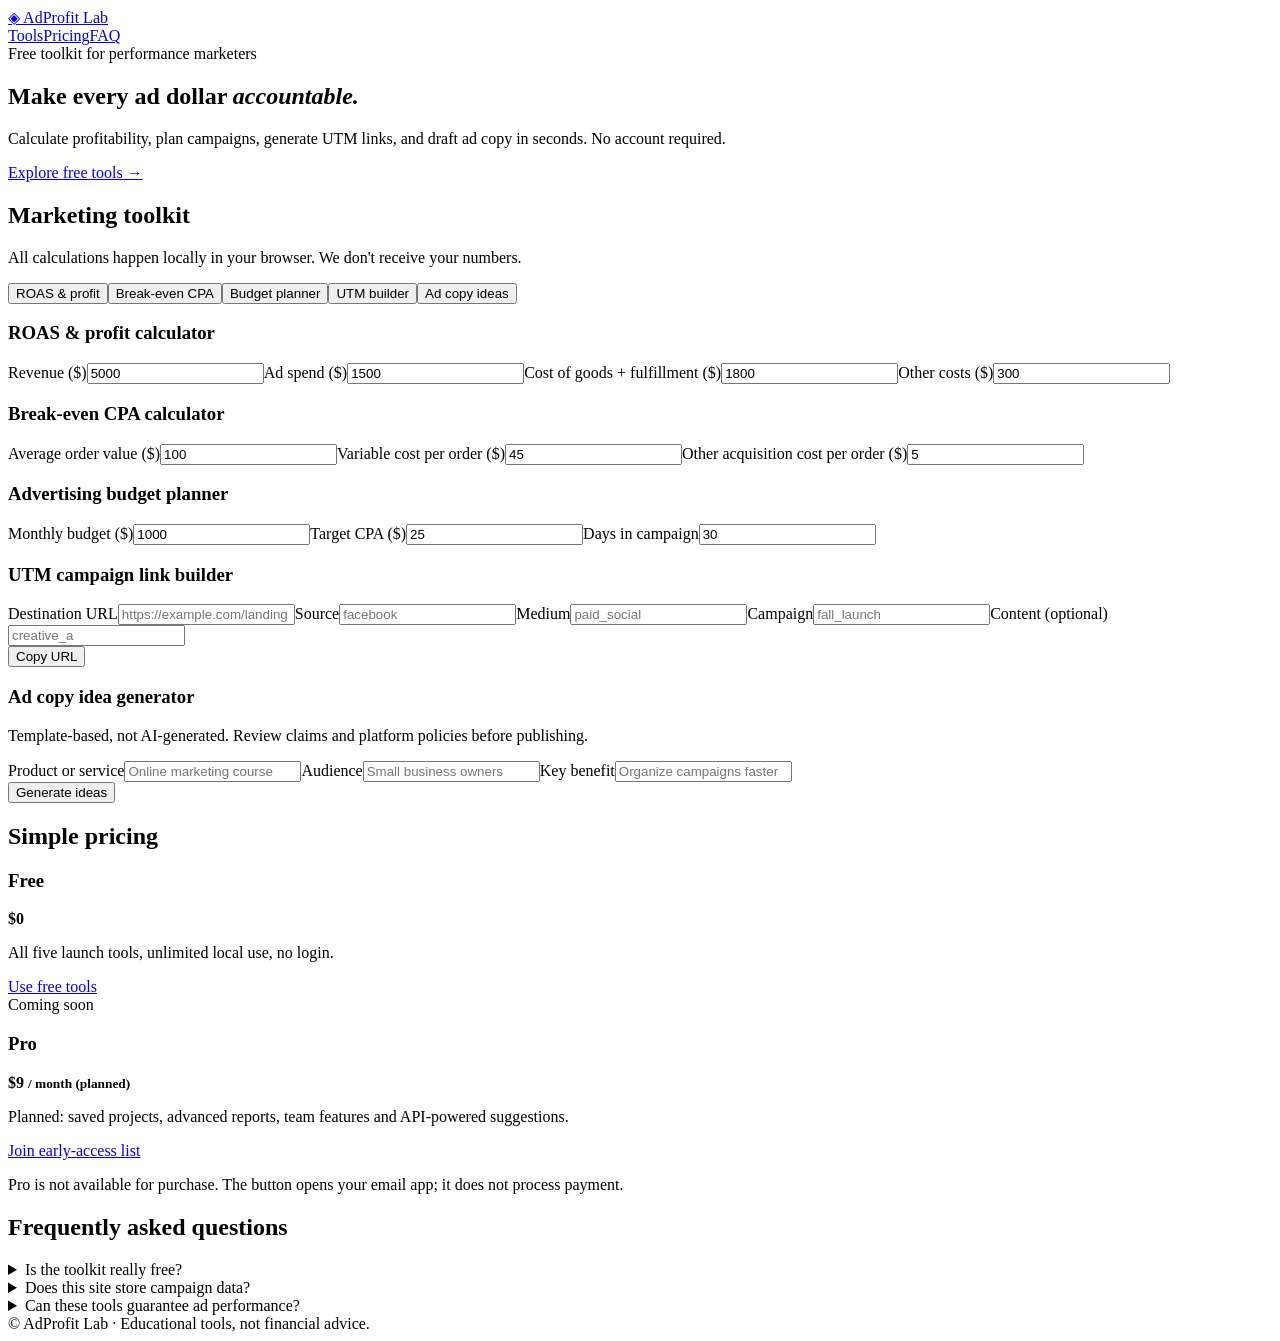
==== index.html @ 989e0c8b "Add files via upload" ====
<!doctype html><html lang="en"><head><meta charset="utf-8"><meta name="viewport" content="width=device-width,initial-scale=1"><meta name="description" content="Free advertising ROI, CPA, budget and UTM tools for marketers."><title>AdProfit Lab | Free Marketing Calculators</title><link rel="stylesheet" href="styles.css"></head><body><header><div class="wrap nav"><a class="logo" href="#top">◈ AdProfit Lab</a><nav><a href="#tools">Tools</a><a href="#pricing">Pricing</a><a href="#faq">FAQ</a></nav></div></header><main id="top" class="wrap"><section class="hero"><span class="pill">Free toolkit for performance marketers</span><h1>Make every ad dollar <em>accountable.</em></h1><p>Calculate profitability, plan campaigns, generate UTM links, and draft ad copy in seconds. No account required.</p><a class="btn" href="#tools">Explore free tools →</a></section><section id="tools"><h2>Marketing toolkit</h2><p class="muted">All calculations happen locally in your browser. We don't receive your numbers.</p><div class="tabs" role="tablist" aria-label="Select tool"><button class="active" data-tab="roas">ROAS & profit</button><button data-tab="cpa">Break-even CPA</button><button data-tab="budget">Budget planner</button><button data-tab="utm">UTM builder</button><button data-tab="copy">Ad copy ideas</button></div><div class="panel" id="roas"><h3>ROAS & profit calculator</h3><div class="fields"><label>Revenue ($)<input id="revenue" type="number" min="0" step="any" value="5000"></label><label>Ad spend ($)<input id="spend" type="number" min="0" step="any" value="1500"></label><label>Cost of goods + fulfillment ($)<input id="cost" type="number" min="0" step="any" value="1800"></label><label>Other costs ($)<input id="other" type="number" min="0" step="any" value="300"></label></div><div id="roasOut" class="result" aria-live="polite"></div></div><div class="panel hidden" id="cpa"><h3>Break-even CPA calculator</h3><div class="fields"><label>Average order value ($)<input id="aov" type="number" min="0" step="any" value="100"></label><label>Variable cost per order ($)<input id="variable" type="number" min="0" step="any" value="45"></label><label>Other acquisition cost per order ($)<input id="perorder" type="number" min="0" step="any" value="5"></label></div><div id="cpaOut" class="result" aria-live="polite"></div></div><div class="panel hidden" id="budget"><h3>Advertising budget planner</h3><div class="fields"><label>Monthly budget ($)<input id="monthly" type="number" min="0" step="any" value="1000"></label><label>Target CPA ($)<input id="targetcpa" type="number" min="0" step="any" value="25"></label><label>Days in campaign<input id="days" type="number" min="1" step="1" value="30"></label></div><div id="budgetOut" class="result" aria-live="polite"></div></div><div class="panel hidden" id="utm"><h3>UTM campaign link builder</h3><div class="fields"><label>Destination URL<input id="url" type="url" placeholder="https://example.com/landing"></label><label>Source<input id="source" placeholder="facebook"></label><label>Medium<input id="medium" placeholder="paid_social"></label><label>Campaign<input id="campaign" placeholder="fall_launch"></label><label>Content (optional)<input id="content" placeholder="creative_a"></label></div><div id="utmOut" class="result" aria-live="polite"></div><button id="copyLink" class="btn secondary" type="button">Copy URL</button></div><div class="panel hidden" id="copy"><h3>Ad copy idea generator</h3><p class="muted">Template-based, not AI-generated. Review claims and platform policies before publishing.</p><div class="fields"><label>Product or service<input id="product" maxlength="100" placeholder="Online marketing course"></label><label>Audience<input id="audience" maxlength="100" placeholder="Small business owners"></label><label>Key benefit<input id="benefit" maxlength="120" placeholder="Organize campaigns faster"></label></div><button id="generate" class="btn" type="button">Generate ideas</button><div id="copyOut" class="result" aria-live="polite"></div></div></section><section id="pricing" class="pricing"><h2>Simple pricing</h2><div class="cards"><article><h3>Free</h3><strong>$0</strong><p>All five launch tools, unlimited local use, no login.</p><a class="btn secondary" href="#tools">Use free tools</a></article><article><span class="pill">Coming soon</span><h3>Pro</h3><strong>$9 <small>/ month (planned)</small></strong><p>Planned: saved projects, advanced reports, team features and API-powered suggestions.</p><a class="btn" id="waitlist" href="mailto:YOUR_EMAIL@example.com?subject=AdProfit%20Lab%20Pro%20early%20access">Join early-access list</a></article></div><p class="muted">Pro is not available for purchase. The button opens your email app; it does not process payment.</p></section><section id="faq"><h2>Frequently asked questions</h2><details><summary>Is the toolkit really free?</summary><p>Yes. The launch tools run in your browser with no subscription.</p></details><details><summary>Does this site store campaign data?</summary><p>No. Inputs stay in your browser while the page is open; the site does not send them to a server.</p></details><details><summary>Can these tools guarantee ad performance?</summary><p>No. Outputs are estimates based on the inputs you provide.</p></details></section></main><footer class="wrap">© <span id="year"></span> AdProfit Lab · Educational tools, not financial advice.</footer><script src="app.js" defer></script></body></html>
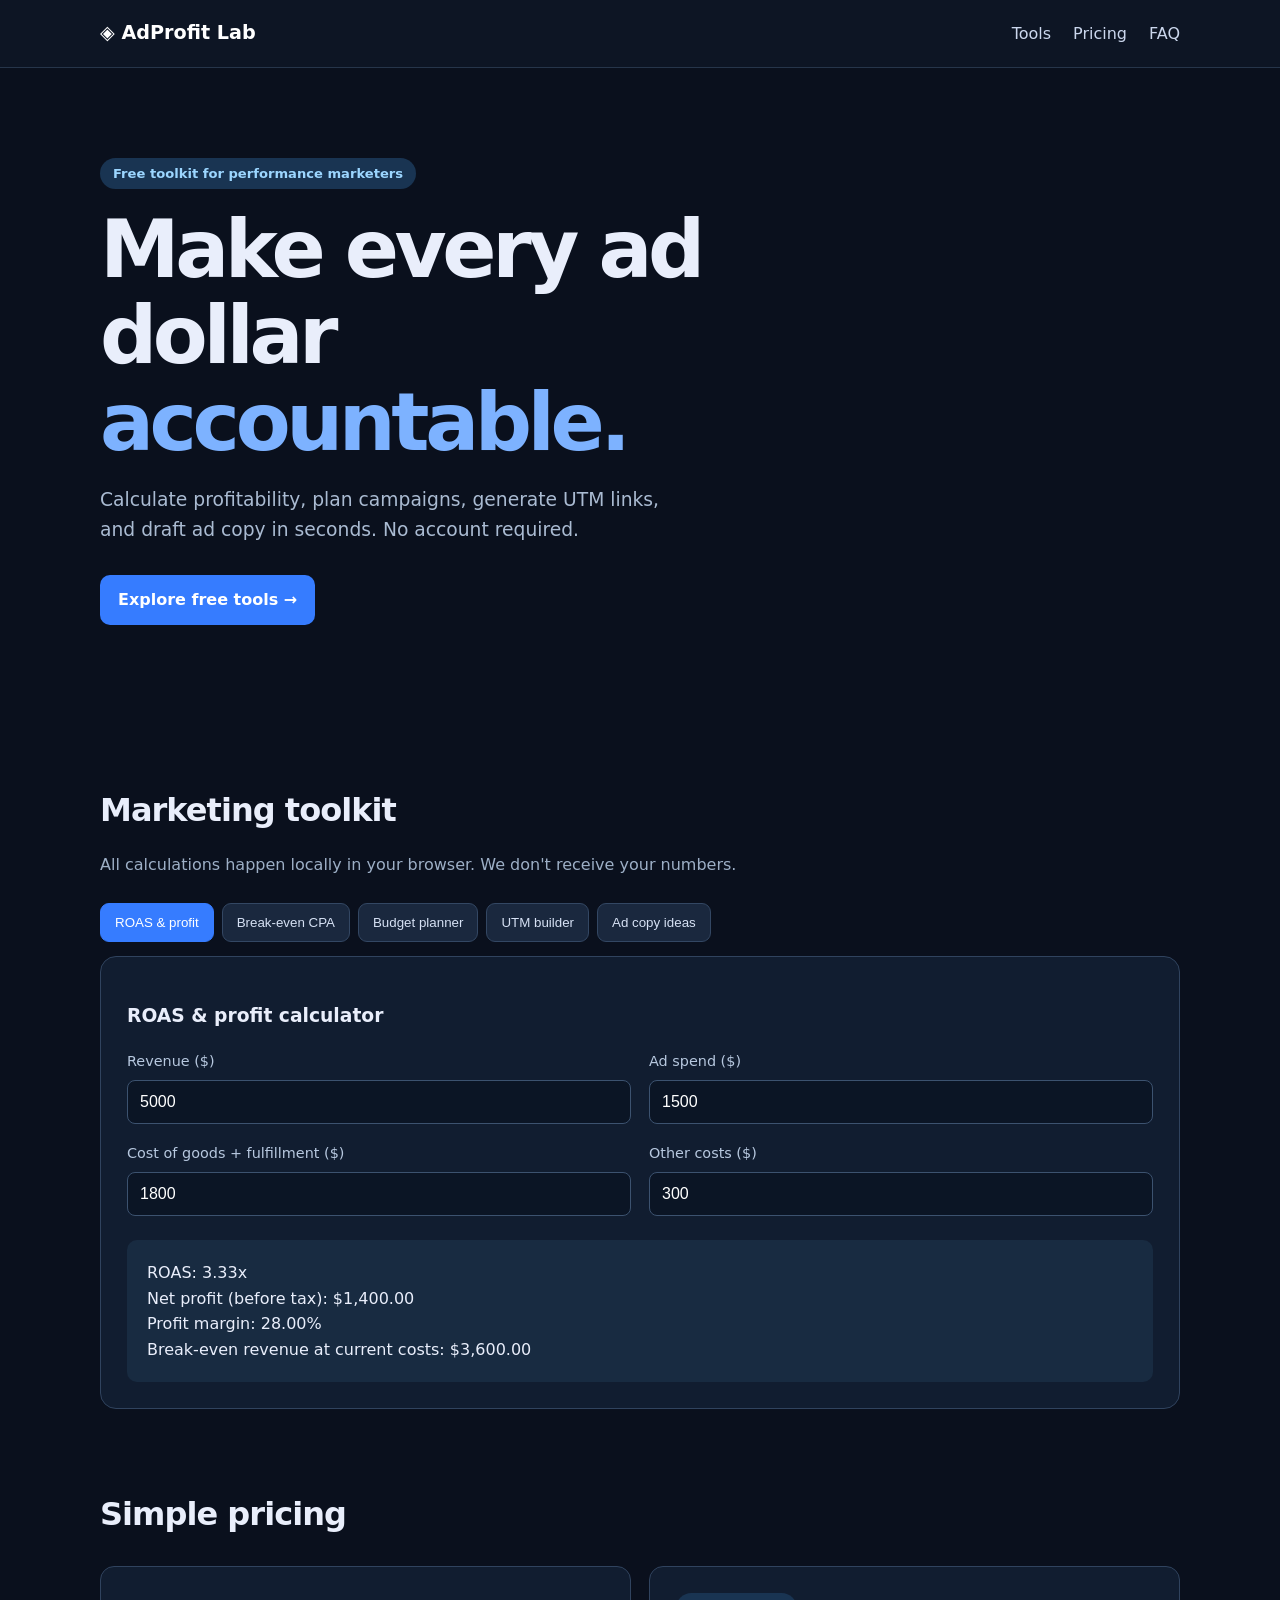
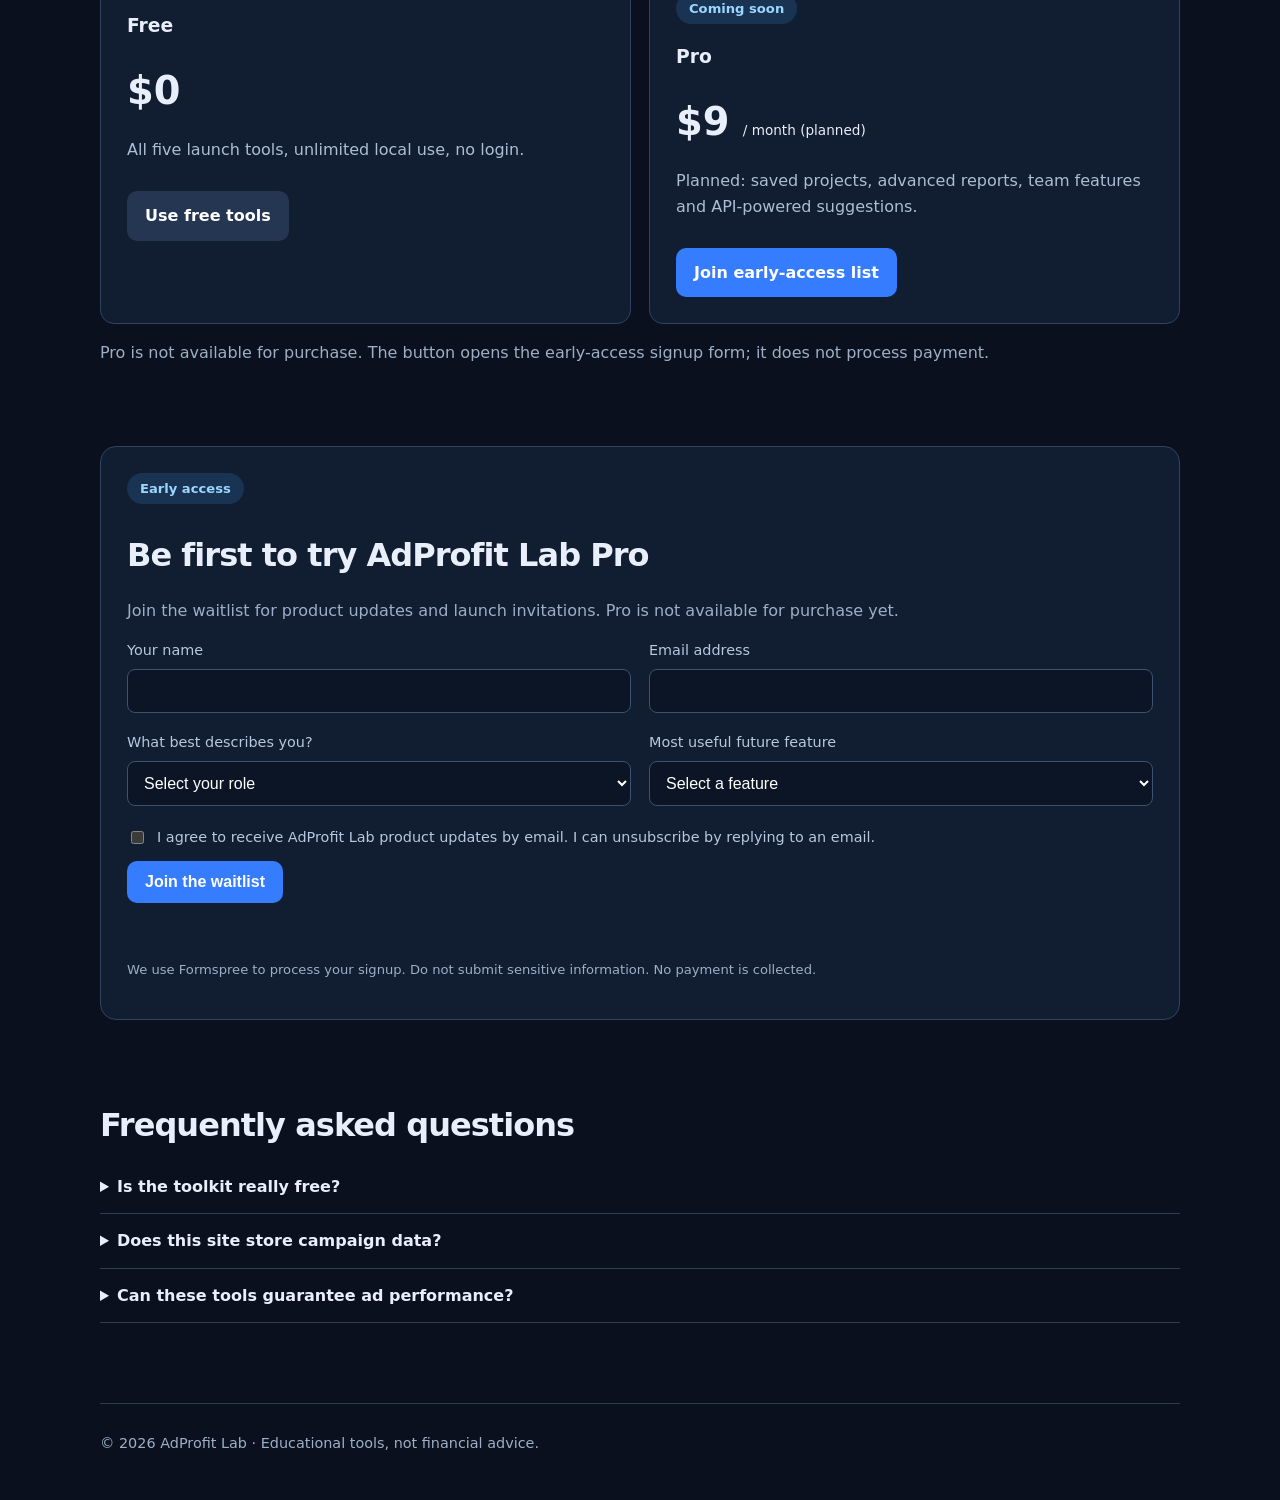
==== commit b7bcc41e: "Add files via upload" ====
--- a/index.html
+++ b/index.html
@@ -1 +1 @@
-<!doctype html><html lang="en"><head><meta charset="utf-8"><meta name="viewport" content="width=device-width,initial-scale=1"><meta name="description" content="Free advertising ROI, CPA, budget and UTM tools for marketers."><title>AdProfit Lab | Free Marketing Calculators</title><link rel="stylesheet" href="styles.css"></head><body><header><div class="wrap nav"><a class="logo" href="#top">◈ AdProfit Lab</a><nav><a href="#tools">Tools</a><a href="#pricing">Pricing</a><a href="#faq">FAQ</a></nav></div></header><main id="top" class="wrap"><section class="hero"><span class="pill">Free toolkit for performance marketers</span><h1>Make every ad dollar <em>accountable.</em></h1><p>Calculate profitability, plan campaigns, generate UTM links, and draft ad copy in seconds. No account required.</p><a class="btn" href="#tools">Explore free tools →</a></section><section id="tools"><h2>Marketing toolkit</h2><p class="muted">All calculations happen locally in your browser. We don't receive your numbers.</p><div class="tabs" role="tablist" aria-label="Select tool"><button class="active" data-tab="roas">ROAS & profit</button><button data-tab="cpa">Break-even CPA</button><button data-tab="budget">Budget planner</button><button data-tab="utm">UTM builder</button><button data-tab="copy">Ad copy ideas</button></div><div class="panel" id="roas"><h3>ROAS & profit calculator</h3><div class="fields"><label>Revenue ($)<input id="revenue" type="number" min="0" step="any" value="5000"></label><label>Ad spend ($)<input id="spend" type="number" min="0" step="any" value="1500"></label><label>Cost of goods + fulfillment ($)<input id="cost" type="number" min="0" step="any" value="1800"></label><label>Other costs ($)<input id="other" type="number" min="0" step="any" value="300"></label></div><div id="roasOut" class="result" aria-live="polite"></div></div><div class="panel hidden" id="cpa"><h3>Break-even CPA calculator</h3><div class="fields"><label>Average order value ($)<input id="aov" type="number" min="0" step="any" value="100"></label><label>Variable cost per order ($)<input id="variable" type="number" min="0" step="any" value="45"></label><label>Other acquisition cost per order ($)<input id="perorder" type="number" min="0" step="any" value="5"></label></div><div id="cpaOut" class="result" aria-live="polite"></div></div><div class="panel hidden" id="budget"><h3>Advertising budget planner</h3><div class="fields"><label>Monthly budget ($)<input id="monthly" type="number" min="0" step="any" value="1000"></label><label>Target CPA ($)<input id="targetcpa" type="number" min="0" step="any" value="25"></label><label>Days in campaign<input id="days" type="number" min="1" step="1" value="30"></label></div><div id="budgetOut" class="result" aria-live="polite"></div></div><div class="panel hidden" id="utm"><h3>UTM campaign link builder</h3><div class="fields"><label>Destination URL<input id="url" type="url" placeholder="https://example.com/landing"></label><label>Source<input id="source" placeholder="facebook"></label><label>Medium<input id="medium" placeholder="paid_social"></label><label>Campaign<input id="campaign" placeholder="fall_launch"></label><label>Content (optional)<input id="content" placeholder="creative_a"></label></div><div id="utmOut" class="result" aria-live="polite"></div><button id="copyLink" class="btn secondary" type="button">Copy URL</button></div><div class="panel hidden" id="copy"><h3>Ad copy idea generator</h3><p class="muted">Template-based, not AI-generated. Review claims and platform policies before publishing.</p><div class="fields"><label>Product or service<input id="product" maxlength="100" placeholder="Online marketing course"></label><label>Audience<input id="audience" maxlength="100" placeholder="Small business owners"></label><label>Key benefit<input id="benefit" maxlength="120" placeholder="Organize campaigns faster"></label></div><button id="generate" class="btn" type="button">Generate ideas</button><div id="copyOut" class="result" aria-live="polite"></div></div></section><section id="pricing" class="pricing"><h2>Simple pricing</h2><div class="cards"><article><h3>Free</h3><strong>$0</strong><p>All five launch tools, unlimited local use, no login.</p><a class="btn secondary" href="#tools">Use free tools</a></article><article><span class="pill">Coming soon</span><h3>Pro</h3><strong>$9 <small>/ month (planned)</small></strong><p>Planned: saved projects, advanced reports, team features and API-powered suggestions.</p><a class="btn" id="waitlist" href="mailto:YOUR_EMAIL@example.com?subject=AdProfit%20Lab%20Pro%20early%20access">Join early-access list</a></article></div><p class="muted">Pro is not available for purchase. The button opens your email app; it does not process payment.</p></section><section id="faq"><h2>Frequently asked questions</h2><details><summary>Is the toolkit really free?</summary><p>Yes. The launch tools run in your browser with no subscription.</p></details><details><summary>Does this site store campaign data?</summary><p>No. Inputs stay in your browser while the page is open; the site does not send them to a server.</p></details><details><summary>Can these tools guarantee ad performance?</summary><p>No. Outputs are estimates based on the inputs you provide.</p></details></section></main><footer class="wrap">© <span id="year"></span> AdProfit Lab · Educational tools, not financial advice.</footer><script src="app.js" defer></script></body></html>
+<!doctype html><html lang="en"><head><meta charset="utf-8"><meta name="viewport" content="width=device-width,initial-scale=1"><meta name="description" content="Free advertising ROI, CPA, budget and UTM tools for marketers."><title>AdProfit Lab | Free Marketing Calculators</title><link rel="stylesheet" href="styles.css"></head><body><header><div class="wrap nav"><a class="logo" href="#top">◈ AdProfit Lab</a><nav><a href="#tools">Tools</a><a href="#pricing">Pricing</a><a href="#faq">FAQ</a></nav></div></header><main id="top" class="wrap"><section class="hero"><span class="pill">Free toolkit for performance marketers</span><h1>Make every ad dollar <em>accountable.</em></h1><p>Calculate profitability, plan campaigns, generate UTM links, and draft ad copy in seconds. No account required.</p><a class="btn" href="#tools">Explore free tools →</a></section><section id="tools"><h2>Marketing toolkit</h2><p class="muted">All calculations happen locally in your browser. We don't receive your numbers.</p><div class="tabs" role="tablist" aria-label="Select tool"><button class="active" data-tab="roas">ROAS & profit</button><button data-tab="cpa">Break-even CPA</button><button data-tab="budget">Budget planner</button><button data-tab="utm">UTM builder</button><button data-tab="copy">Ad copy ideas</button></div><div class="panel" id="roas"><h3>ROAS & profit calculator</h3><div class="fields"><label>Revenue ($)<input id="revenue" type="number" min="0" step="any" value="5000"></label><label>Ad spend ($)<input id="spend" type="number" min="0" step="any" value="1500"></label><label>Cost of goods + fulfillment ($)<input id="cost" type="number" min="0" step="any" value="1800"></label><label>Other costs ($)<input id="other" type="number" min="0" step="any" value="300"></label></div><div id="roasOut" class="result" aria-live="polite"></div></div><div class="panel hidden" id="cpa"><h3>Break-even CPA calculator</h3><div class="fields"><label>Average order value ($)<input id="aov" type="number" min="0" step="any" value="100"></label><label>Variable cost per order ($)<input id="variable" type="number" min="0" step="any" value="45"></label><label>Other acquisition cost per order ($)<input id="perorder" type="number" min="0" step="any" value="5"></label></div><div id="cpaOut" class="result" aria-live="polite"></div></div><div class="panel hidden" id="budget"><h3>Advertising budget planner</h3><div class="fields"><label>Monthly budget ($)<input id="monthly" type="number" min="0" step="any" value="1000"></label><label>Target CPA ($)<input id="targetcpa" type="number" min="0" step="any" value="25"></label><label>Days in campaign<input id="days" type="number" min="1" step="1" value="30"></label></div><div id="budgetOut" class="result" aria-live="polite"></div></div><div class="panel hidden" id="utm"><h3>UTM campaign link builder</h3><div class="fields"><label>Destination URL<input id="url" type="url" placeholder="https://example.com/landing"></label><label>Source<input id="source" placeholder="facebook"></label><label>Medium<input id="medium" placeholder="paid_social"></label><label>Campaign<input id="campaign" placeholder="fall_launch"></label><label>Content (optional)<input id="content" placeholder="creative_a"></label></div><div id="utmOut" class="result" aria-live="polite"></div><button id="copyLink" class="btn secondary" type="button">Copy URL</button></div><div class="panel hidden" id="copy"><h3>Ad copy idea generator</h3><p class="muted">Template-based, not AI-generated. Review claims and platform policies before publishing.</p><div class="fields"><label>Product or service<input id="product" maxlength="100" placeholder="Online marketing course"></label><label>Audience<input id="audience" maxlength="100" placeholder="Small business owners"></label><label>Key benefit<input id="benefit" maxlength="120" placeholder="Organize campaigns faster"></label></div><button id="generate" class="btn" type="button">Generate ideas</button><div id="copyOut" class="result" aria-live="polite"></div></div></section><section id="pricing" class="pricing"><h2>Simple pricing</h2><div class="cards"><article><h3>Free</h3><strong>$0</strong><p>All five launch tools, unlimited local use, no login.</p><a class="btn secondary" href="#tools">Use free tools</a></article><article><span class="pill">Coming soon</span><h3>Pro</h3><strong>$9 <small>/ month (planned)</small></strong><p>Planned: saved projects, advanced reports, team features and API-powered suggestions.</p><a class="btn" id="waitlist" href="#early-access">Join early-access list</a></article></div><p class="muted">Pro is not available for purchase. The button opens the early-access signup form; it does not process payment.</p></section><section id="early-access" class="panel"><span class="pill">Early access</span><h2>Be first to try AdProfit Lab Pro</h2><p class="muted">Join the waitlist for product updates and launch invitations. Pro is not available for purchase yet.</p><form id="leadForm" action="https://formspree.io/f/REPLACE_WITH_YOUR_FORM_ID" method="POST"><div class="fields"><label>Your name<input type="text" name="name" maxlength="100" autocomplete="name" required></label><label>Email address<input type="email" name="email" maxlength="254" autocomplete="email" required></label><label>What best describes you?<select name="role" required><option value="">Select your role</option><option>Media buyer</option><option>Agency owner</option><option>Business owner</option><option>Freelancer</option><option>Other</option></select></label><label>Most useful future feature<select name="interest" required><option value="">Select a feature</option><option>Saved reports</option><option>Campaign planning</option><option>AI copy suggestions</option><option>Team features</option></select></label></div><label class="consent"><input type="checkbox" name="consent" value="yes" required> I agree to receive AdProfit Lab product updates by email. I can unsubscribe by replying to an email.</label><div class="hp" aria-hidden="true"><label>Leave this field blank<input type="text" name="_gotcha" tabindex="-1" autocomplete="off"></label></div><input type="hidden" name="source" value="adprofit-lab-site"><button class="btn" type="submit" id="leadSubmit">Join the waitlist</button><p id="leadStatus" role="status" aria-live="polite"></p><p class="muted fine">We use Formspree to process your signup. Do not submit sensitive information. No payment is collected.</p></form></section><section id="faq"><h2>Frequently asked questions</h2><details><summary>Is the toolkit really free?</summary><p>Yes. The launch tools run in your browser with no subscription.</p></details><details><summary>Does this site store campaign data?</summary><p>No. Inputs stay in your browser while the page is open; the site does not send them to a server.</p></details><details><summary>Can these tools guarantee ad performance?</summary><p>No. Outputs are estimates based on the inputs you provide.</p></details></section></main><footer class="wrap">© <span id="year"></span> AdProfit Lab · Educational tools, not financial advice.</footer><script src="app.js" defer></script><script src="leads.js" defer></script></body></html>
--- a/styles.css
+++ b/styles.css
@@ -0,0 +1,3 @@
+:root{color-scheme:dark;font-family:Inter,system-ui,-apple-system,Segoe UI,sans-serif;background:#0a101d;color:#e9eefb}*{box-sizing:border-box}html{scroll-behavior:smooth}body{margin:0;line-height:1.6}.wrap{width:min(1080px,92%);margin:auto}header{border-bottom:1px solid #26354a;background:#0d1524}.nav{display:flex;justify-content:space-between;align-items:center;padding:18px 0}.logo{font-weight:800;font-size:1.2rem;color:#fff}a{color:#9cbbff;text-decoration:none}nav{display:flex;gap:22px}nav a{color:#cbd7ed}.hero{padding:90px 0 80px;max-width:770px}.pill{display:inline-block;padding:5px 13px;background:#193452;color:#9cd6ff;border-radius:50px;font-size:.82rem;font-weight:700}h1{font-size:clamp(2.7rem,7vw,5rem);line-height:1.08;letter-spacing:-.055em;margin:18px 0}h1 em{font-style:normal;color:#7db2ff}.hero p{font-size:1.17rem;color:#aabbd2;max-width:600px}.btn{display:inline-block;border:0;border-radius:10px;background:#367cff;color:white;padding:12px 18px;font-size:1rem;font-weight:700;cursor:pointer;margin-top:12px}.btn:hover{background:#2364db}.btn.secondary{background:#243651}section{margin-bottom:80px}h2{font-size:2rem;letter-spacing:-.03em;margin-bottom:8px}.muted{color:#9dafc6}.tabs{display:flex;gap:8px;flex-wrap:wrap;margin:25px 0 0}.tabs button{background:#1a283e;border:1px solid #334763;border-radius:9px;color:#d6e1f4;padding:11px 14px;cursor:pointer}.tabs button.active{background:#367cff;border-color:#367cff;color:white}.panel{border:1px solid #30435e;border-radius:16px;background:#111d30;padding:26px;margin-top:14px}.hidden{display:none}.fields{display:grid;grid-template-columns:repeat(2,minmax(0,1fr));gap:18px}label{display:flex;flex-direction:column;gap:7px;font-size:.9rem;color:#b7c8df}input{background:#0b1525;border:1px solid #3c526f;border-radius:8px;padding:12px;color:white;font-size:1rem;min-width:0}input:focus{outline:2px solid #6ca5ff}.result{margin-top:24px;padding:20px;border-radius:10px;background:#182b41;white-space:pre-wrap;overflow-wrap:anywhere}.result:empty{display:none}.cards{display:grid;grid-template-columns:1fr 1fr;gap:18px;margin-top:25px}.cards article{background:#111d30;border:1px solid #30435e;border-radius:14px;padding:26px}.cards strong{font-size:2.4rem}.cards small{font-size:.85rem;font-weight:400}.cards p{color:#adbed4}details{border-bottom:1px solid #2b4058;padding:14px 0}summary{cursor:pointer;font-weight:700}footer{border-top:1px solid #293c52;padding:28px 0 45px;color:#9dafc6;font-size:.9rem}@media(max-width:650px){.fields,.cards{grid-template-columns:1fr}.hero{padding:55px 0}.panel{padding:18px}nav{gap:12px;font-size:.85rem}}
+
+select{background:#0b1525;border:1px solid #3c526f;border-radius:8px;padding:12px;color:white;font-size:1rem;width:100%}select:focus{outline:2px solid #6ca5ff}.consent{flex-direction:row;align-items:flex-start;margin-top:20px;gap:10px}.consent input{margin-top:5px}.hp{position:absolute;left:-10000px;width:1px;height:1px;overflow:hidden}.fine{font-size:.82rem}#leadStatus{min-height:1.5em}#leadSubmit:disabled{opacity:.65;cursor:wait}
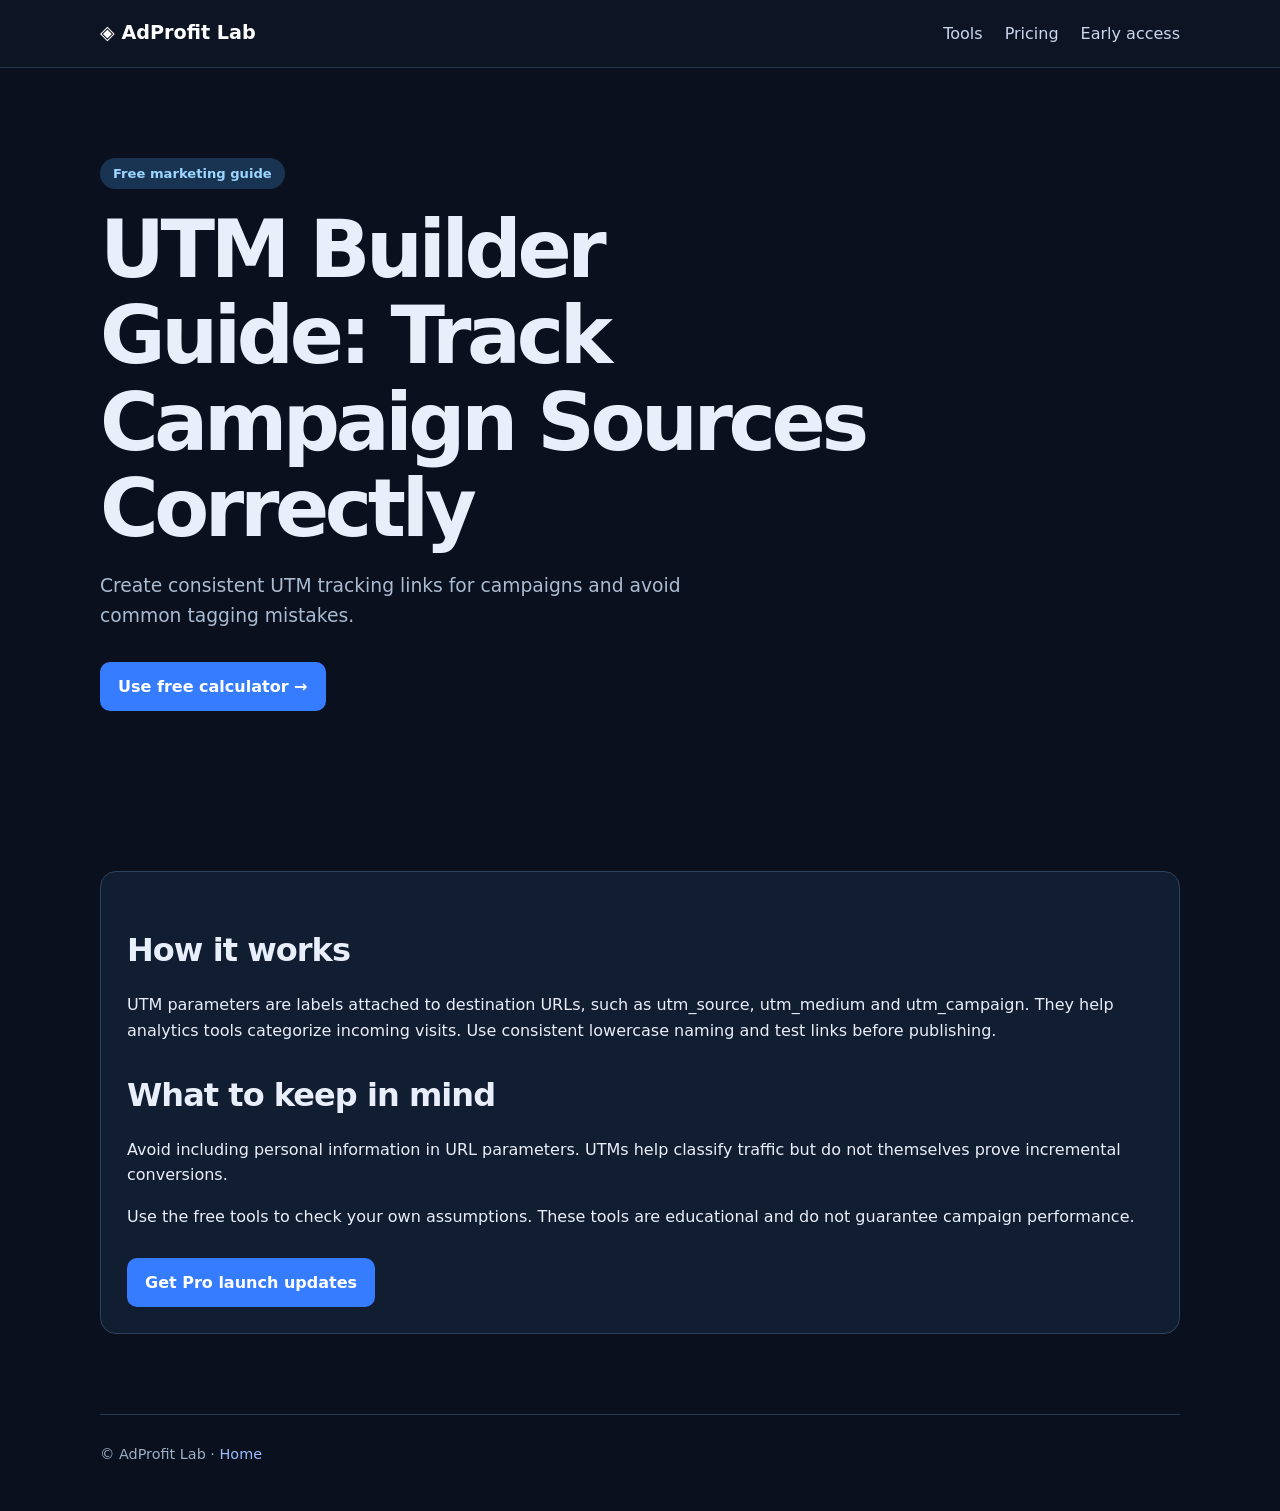
==== commit ca9c7795: "Add files via upload" ====
--- a/index.html
+++ b/index.html
@@ -1 +1 @@
-<!doctype html><html lang="en"><head><meta charset="utf-8"><meta name="viewport" content="width=device-width,initial-scale=1"><meta name="description" content="Free advertising ROI, CPA, budget and UTM tools for marketers."><title>AdProfit Lab | Free Marketing Calculators</title><link rel="stylesheet" href="styles.css"></head><body><header><div class="wrap nav"><a class="logo" href="#top">◈ AdProfit Lab</a><nav><a href="#tools">Tools</a><a href="#pricing">Pricing</a><a href="#faq">FAQ</a></nav></div></header><main id="top" class="wrap"><section class="hero"><span class="pill">Free toolkit for performance marketers</span><h1>Make every ad dollar <em>accountable.</em></h1><p>Calculate profitability, plan campaigns, generate UTM links, and draft ad copy in seconds. No account required.</p><a class="btn" href="#tools">Explore free tools →</a></section><section id="tools"><h2>Marketing toolkit</h2><p class="muted">All calculations happen locally in your browser. We don't receive your numbers.</p><div class="tabs" role="tablist" aria-label="Select tool"><button class="active" data-tab="roas">ROAS & profit</button><button data-tab="cpa">Break-even CPA</button><button data-tab="budget">Budget planner</button><button data-tab="utm">UTM builder</button><button data-tab="copy">Ad copy ideas</button></div><div class="panel" id="roas"><h3>ROAS & profit calculator</h3><div class="fields"><label>Revenue ($)<input id="revenue" type="number" min="0" step="any" value="5000"></label><label>Ad spend ($)<input id="spend" type="number" min="0" step="any" value="1500"></label><label>Cost of goods + fulfillment ($)<input id="cost" type="number" min="0" step="any" value="1800"></label><label>Other costs ($)<input id="other" type="number" min="0" step="any" value="300"></label></div><div id="roasOut" class="result" aria-live="polite"></div></div><div class="panel hidden" id="cpa"><h3>Break-even CPA calculator</h3><div class="fields"><label>Average order value ($)<input id="aov" type="number" min="0" step="any" value="100"></label><label>Variable cost per order ($)<input id="variable" type="number" min="0" step="any" value="45"></label><label>Other acquisition cost per order ($)<input id="perorder" type="number" min="0" step="any" value="5"></label></div><div id="cpaOut" class="result" aria-live="polite"></div></div><div class="panel hidden" id="budget"><h3>Advertising budget planner</h3><div class="fields"><label>Monthly budget ($)<input id="monthly" type="number" min="0" step="any" value="1000"></label><label>Target CPA ($)<input id="targetcpa" type="number" min="0" step="any" value="25"></label><label>Days in campaign<input id="days" type="number" min="1" step="1" value="30"></label></div><div id="budgetOut" class="result" aria-live="polite"></div></div><div class="panel hidden" id="utm"><h3>UTM campaign link builder</h3><div class="fields"><label>Destination URL<input id="url" type="url" placeholder="https://example.com/landing"></label><label>Source<input id="source" placeholder="facebook"></label><label>Medium<input id="medium" placeholder="paid_social"></label><label>Campaign<input id="campaign" placeholder="fall_launch"></label><label>Content (optional)<input id="content" placeholder="creative_a"></label></div><div id="utmOut" class="result" aria-live="polite"></div><button id="copyLink" class="btn secondary" type="button">Copy URL</button></div><div class="panel hidden" id="copy"><h3>Ad copy idea generator</h3><p class="muted">Template-based, not AI-generated. Review claims and platform policies before publishing.</p><div class="fields"><label>Product or service<input id="product" maxlength="100" placeholder="Online marketing course"></label><label>Audience<input id="audience" maxlength="100" placeholder="Small business owners"></label><label>Key benefit<input id="benefit" maxlength="120" placeholder="Organize campaigns faster"></label></div><button id="generate" class="btn" type="button">Generate ideas</button><div id="copyOut" class="result" aria-live="polite"></div></div></section><section id="pricing" class="pricing"><h2>Simple pricing</h2><div class="cards"><article><h3>Free</h3><strong>$0</strong><p>All five launch tools, unlimited local use, no login.</p><a class="btn secondary" href="#tools">Use free tools</a></article><article><span class="pill">Coming soon</span><h3>Pro</h3><strong>$9 <small>/ month (planned)</small></strong><p>Planned: saved projects, advanced reports, team features and API-powered suggestions.</p><a class="btn" id="waitlist" href="#early-access">Join early-access list</a></article></div><p class="muted">Pro is not available for purchase. The button opens the early-access signup form; it does not process payment.</p></section><section id="early-access" class="panel"><span class="pill">Early access</span><h2>Be first to try AdProfit Lab Pro</h2><p class="muted">Join the waitlist for product updates and launch invitations. Pro is not available for purchase yet.</p><form id="leadForm" action="https://formspree.io/f/REPLACE_WITH_YOUR_FORM_ID" method="POST"><div class="fields"><label>Your name<input type="text" name="name" maxlength="100" autocomplete="name" required></label><label>Email address<input type="email" name="email" maxlength="254" autocomplete="email" required></label><label>What best describes you?<select name="role" required><option value="">Select your role</option><option>Media buyer</option><option>Agency owner</option><option>Business owner</option><option>Freelancer</option><option>Other</option></select></label><label>Most useful future feature<select name="interest" required><option value="">Select a feature</option><option>Saved reports</option><option>Campaign planning</option><option>AI copy suggestions</option><option>Team features</option></select></label></div><label class="consent"><input type="checkbox" name="consent" value="yes" required> I agree to receive AdProfit Lab product updates by email. I can unsubscribe by replying to an email.</label><div class="hp" aria-hidden="true"><label>Leave this field blank<input type="text" name="_gotcha" tabindex="-1" autocomplete="off"></label></div><input type="hidden" name="source" value="adprofit-lab-site"><button class="btn" type="submit" id="leadSubmit">Join the waitlist</button><p id="leadStatus" role="status" aria-live="polite"></p><p class="muted fine">We use Formspree to process your signup. Do not submit sensitive information. No payment is collected.</p></form></section><section id="faq"><h2>Frequently asked questions</h2><details><summary>Is the toolkit really free?</summary><p>Yes. The launch tools run in your browser with no subscription.</p></details><details><summary>Does this site store campaign data?</summary><p>No. Inputs stay in your browser while the page is open; the site does not send them to a server.</p></details><details><summary>Can these tools guarantee ad performance?</summary><p>No. Outputs are estimates based on the inputs you provide.</p></details></section></main><footer class="wrap">© <span id="year"></span> AdProfit Lab · Educational tools, not financial advice.</footer><script src="app.js" defer></script><script src="leads.js" defer></script></body></html>
+<!doctype html><html lang="en"><head><meta charset="utf-8"><meta name="viewport" content="width=device-width,initial-scale=1"><title>UTM Builder Guide: Track Campaign Sources Correctly | AdProfit Lab</title><meta name="description" content="Create consistent UTM tracking links for campaigns and avoid common tagging mistakes."><link rel="canonical" href="https://aqibspeaks.github.io/adprofit-lab/utm-builder/"><link rel="stylesheet" href="../styles.css"></head><body><header><div class="wrap nav"><a class="logo" href="../">◈ AdProfit Lab</a><nav><a href="../#tools">Tools</a><a href="../#pricing">Pricing</a><a href="../#early-access">Early access</a></nav></div></header><main class="wrap"><section class="hero"><span class="pill">Free marketing guide</span><h1>UTM Builder Guide: Track Campaign Sources Correctly</h1><p>Create consistent UTM tracking links for campaigns and avoid common tagging mistakes.</p><a class="btn" href="../#tools">Use free calculator →</a></section><section class="panel"><h2>How it works</h2><p>UTM parameters are labels attached to destination URLs, such as utm_source, utm_medium and utm_campaign. They help analytics tools categorize incoming visits. Use consistent lowercase naming and test links before publishing.</p><h2>What to keep in mind</h2><p>Avoid including personal information in URL parameters. UTMs help classify traffic but do not themselves prove incremental conversions.</p><p>Use the free tools to check your own assumptions. These tools are educational and do not guarantee campaign performance.</p><a class="btn" href="../#early-access">Get Pro launch updates</a></section></main><footer class="wrap">© AdProfit Lab · <a href="../">Home</a></footer></body></html>
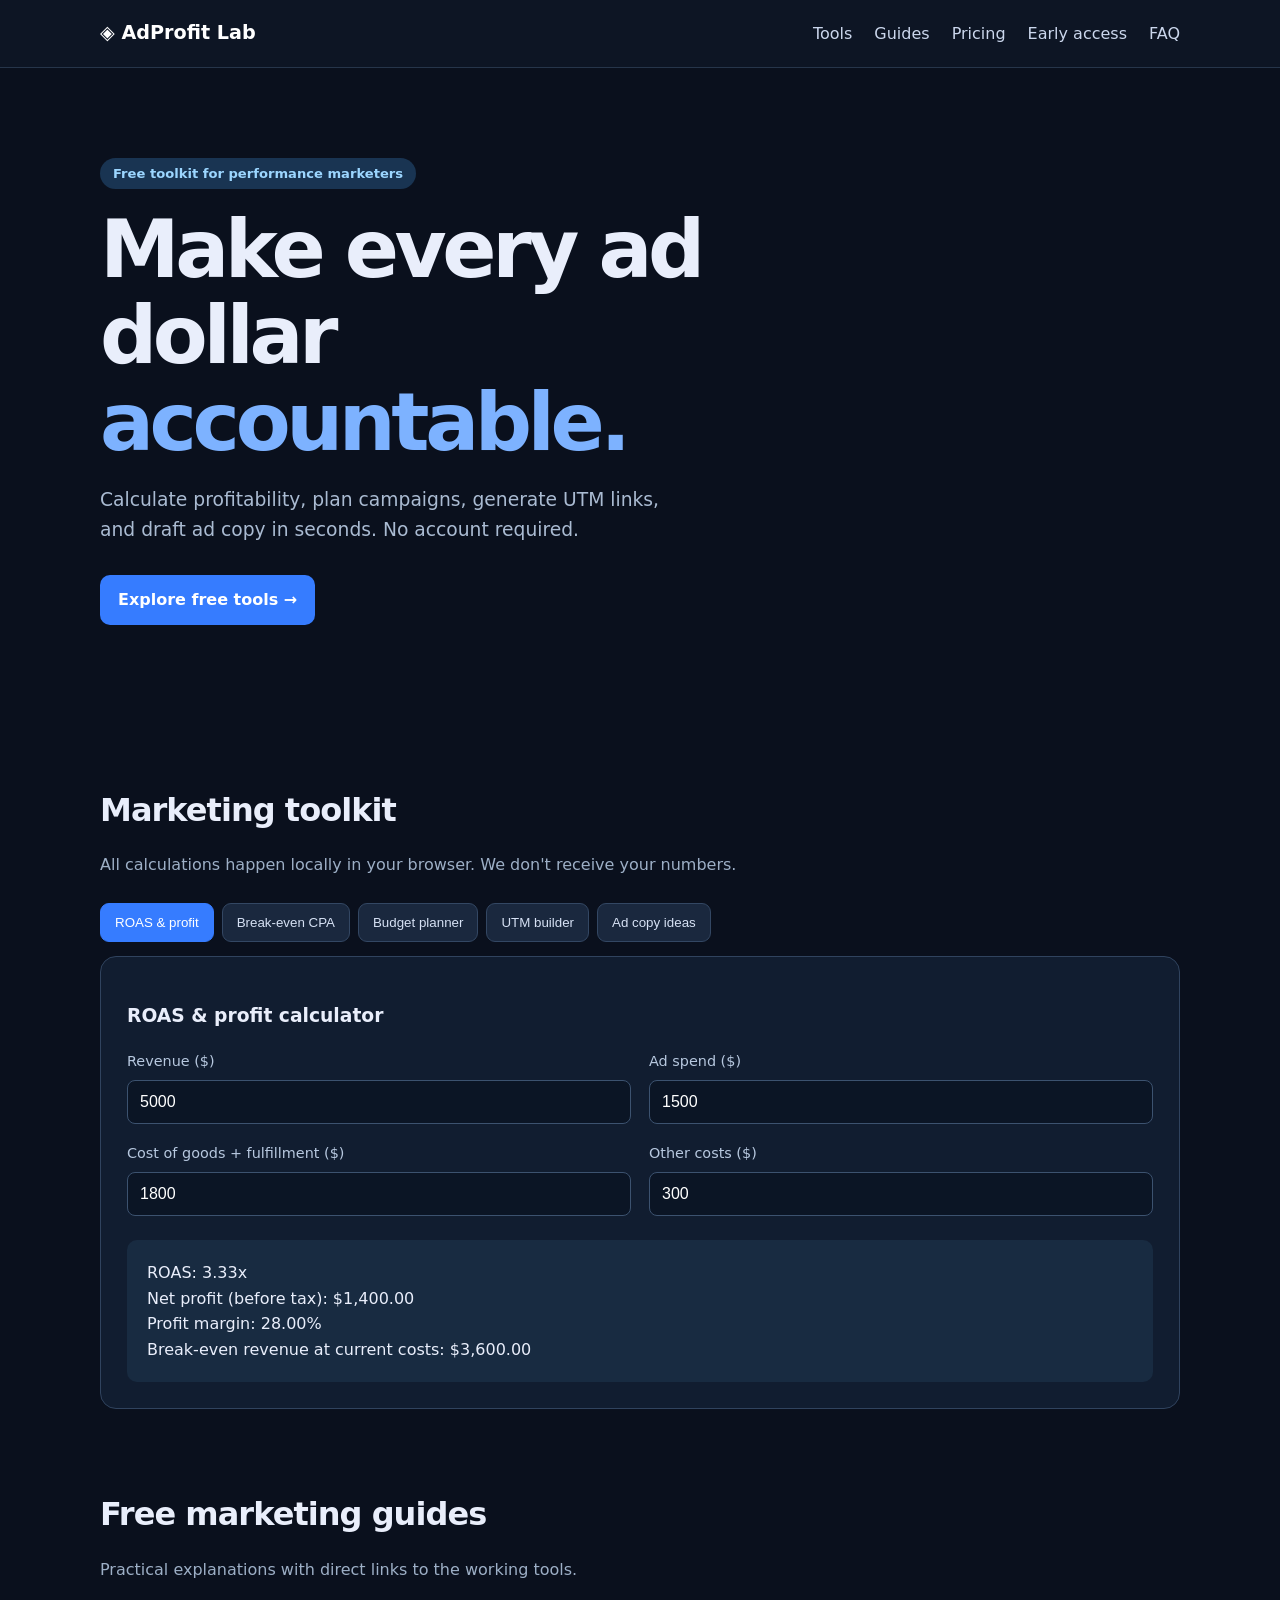
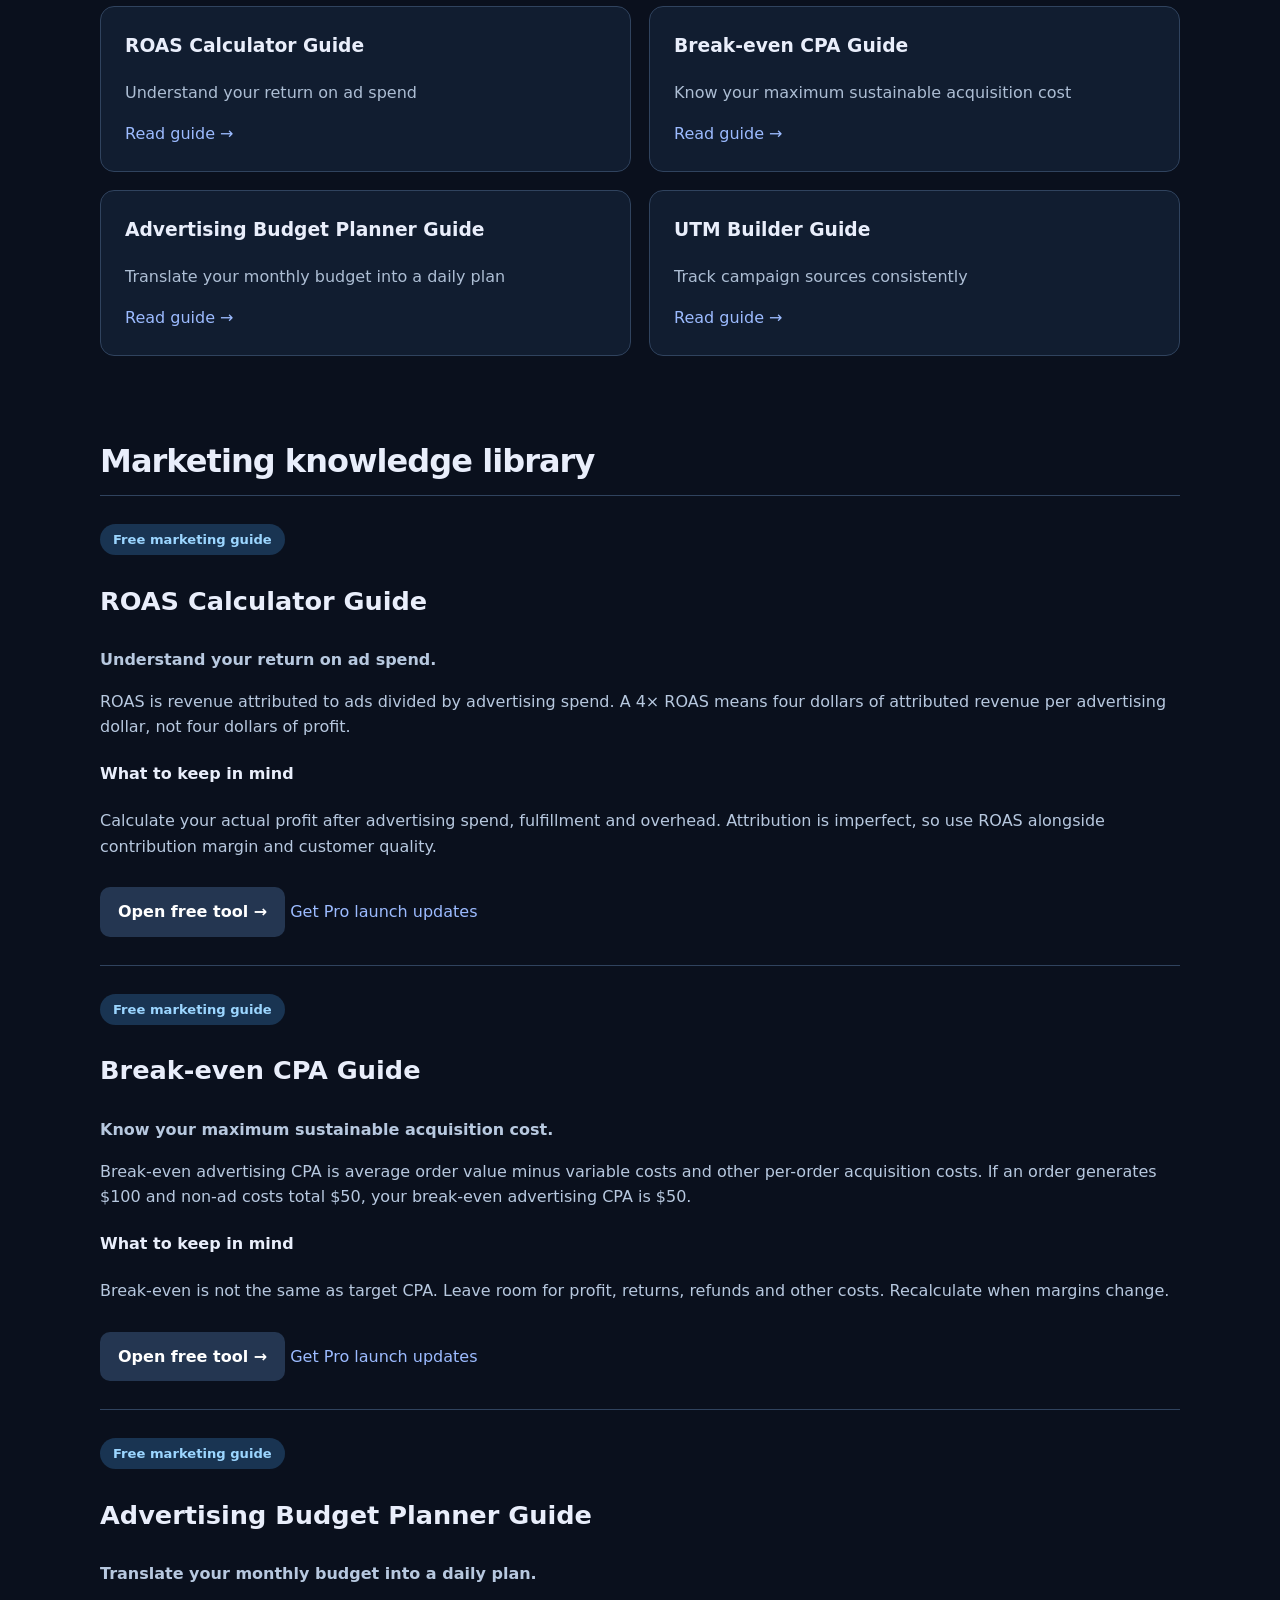
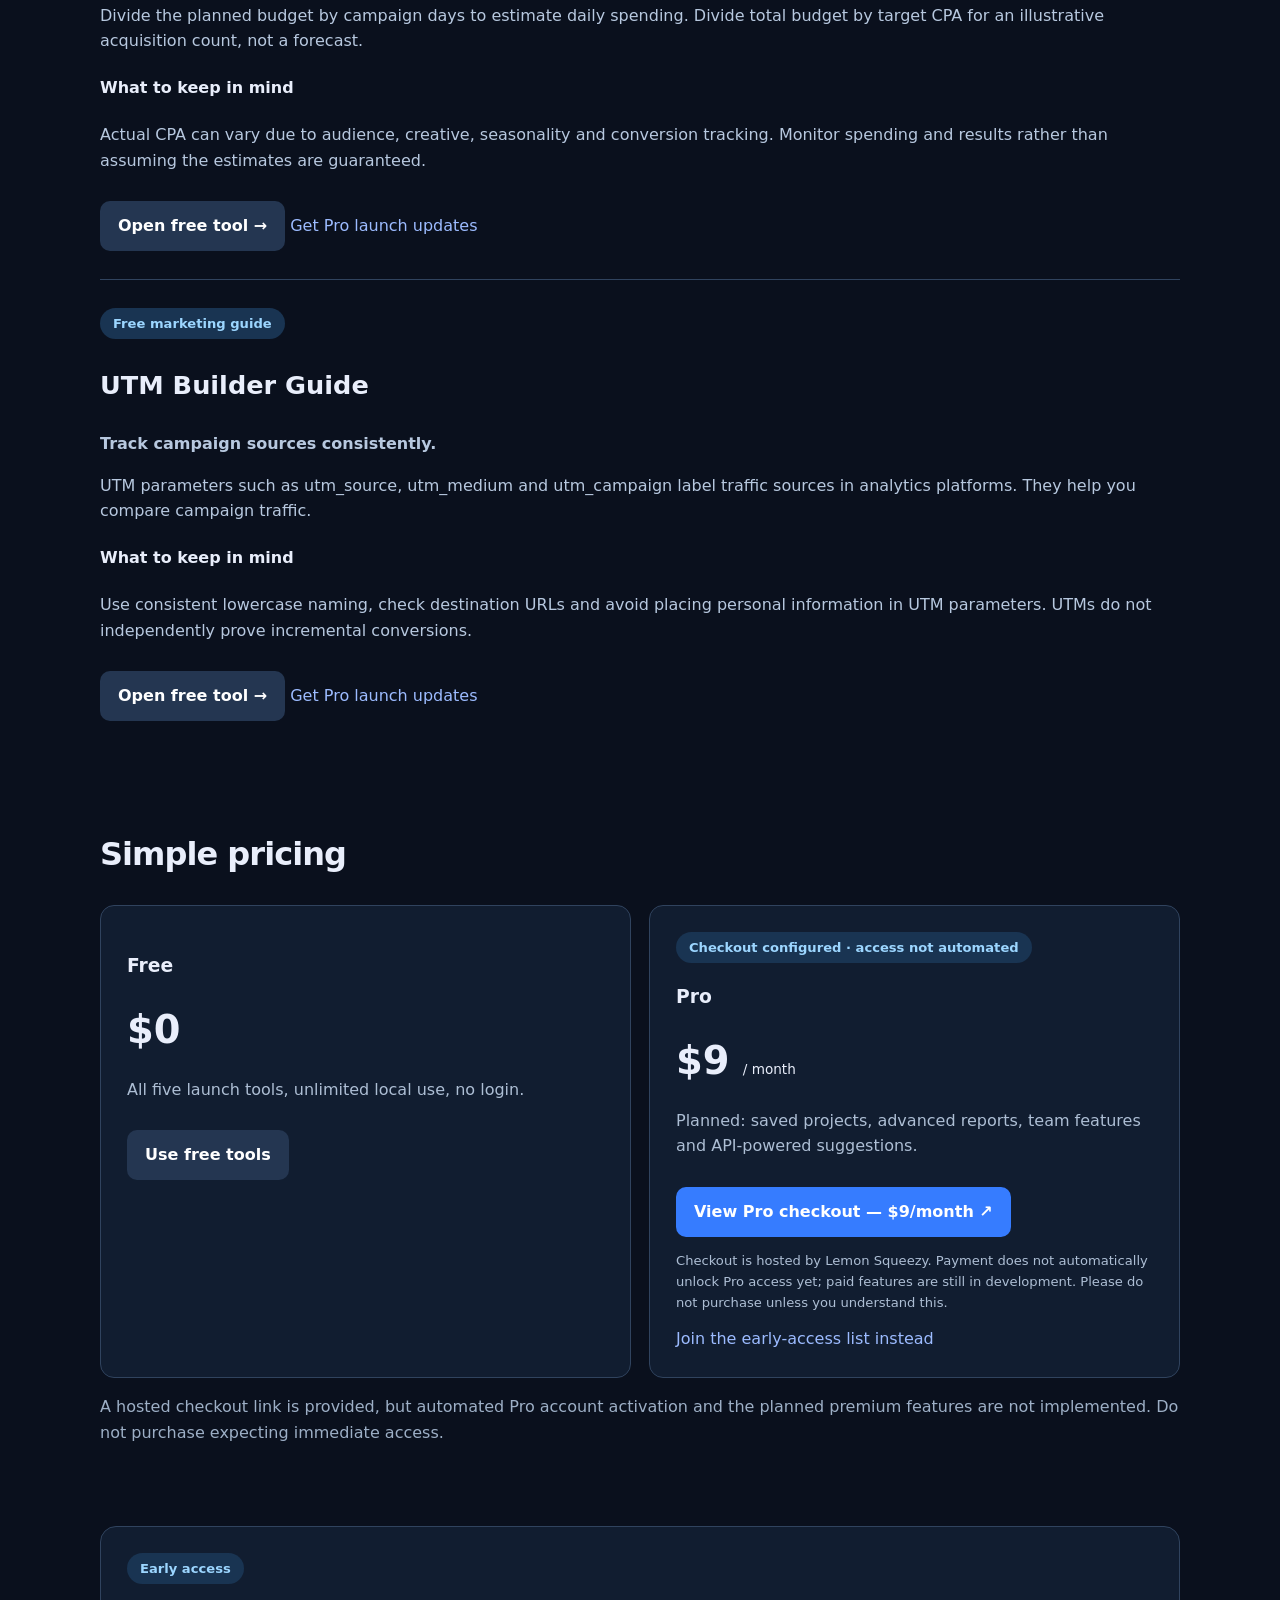
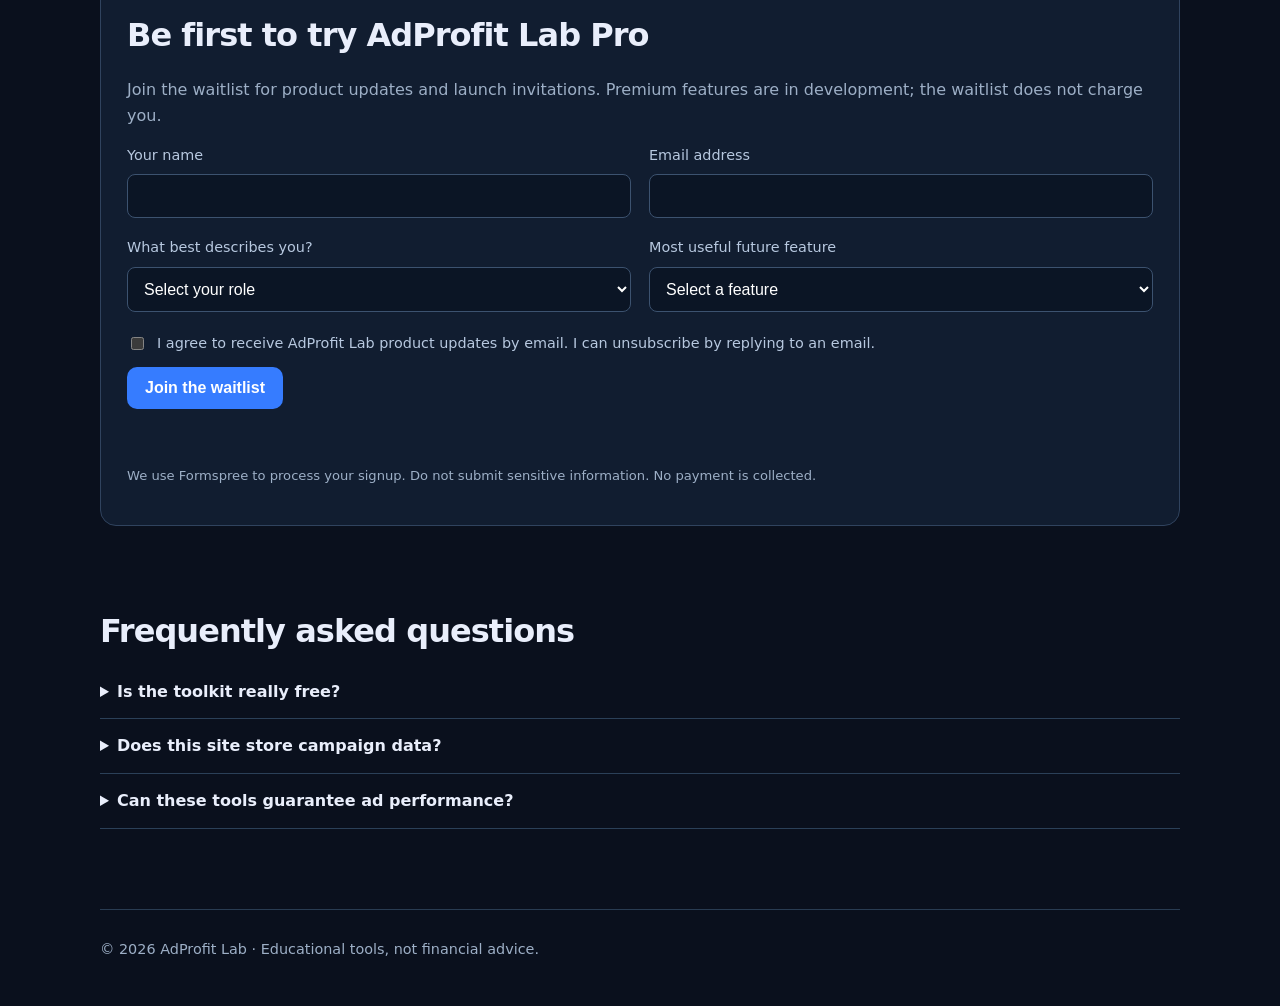
==== commit e08cd706: "Add files via upload" ====
--- a/index.html
+++ b/index.html
@@ -1 +1,60 @@
-<!doctype html><html lang="en"><head><meta charset="utf-8"><meta name="viewport" content="width=device-width,initial-scale=1"><title>UTM Builder Guide: Track Campaign Sources Correctly | AdProfit Lab</title><meta name="description" content="Create consistent UTM tracking links for campaigns and avoid common tagging mistakes."><link rel="canonical" href="https://aqibspeaks.github.io/adprofit-lab/utm-builder/"><link rel="stylesheet" href="../styles.css"></head><body><header><div class="wrap nav"><a class="logo" href="../">◈ AdProfit Lab</a><nav><a href="../#tools">Tools</a><a href="../#pricing">Pricing</a><a href="../#early-access">Early access</a></nav></div></header><main class="wrap"><section class="hero"><span class="pill">Free marketing guide</span><h1>UTM Builder Guide: Track Campaign Sources Correctly</h1><p>Create consistent UTM tracking links for campaigns and avoid common tagging mistakes.</p><a class="btn" href="../#tools">Use free calculator →</a></section><section class="panel"><h2>How it works</h2><p>UTM parameters are labels attached to destination URLs, such as utm_source, utm_medium and utm_campaign. They help analytics tools categorize incoming visits. Use consistent lowercase naming and test links before publishing.</p><h2>What to keep in mind</h2><p>Avoid including personal information in URL parameters. UTMs help classify traffic but do not themselves prove incremental conversions.</p><p>Use the free tools to check your own assumptions. These tools are educational and do not guarantee campaign performance.</p><a class="btn" href="../#early-access">Get Pro launch updates</a></section></main><footer class="wrap">© AdProfit Lab · <a href="../">Home</a></footer></body></html>+<!doctype html><html lang="en"><head><meta charset="utf-8"><meta name="viewport" content="width=device-width,initial-scale=1"><meta name="description" content="Free advertising ROI, CPA, budget and UTM tools for marketers."><title>AdProfit Lab | Free Marketing Calculators</title><link rel="canonical" href="https://aqibspeaks.github.io/adprofit-lab/"><style>:root{color-scheme:dark;font-family:Inter,system-ui,-apple-system,Segoe UI,sans-serif;background:#0a101d;color:#e9eefb}*{box-sizing:border-box}html{scroll-behavior:smooth}body{margin:0;line-height:1.6}.wrap{width:min(1080px,92%);margin:auto}header{border-bottom:1px solid #26354a;background:#0d1524}.nav{display:flex;justify-content:space-between;align-items:center;padding:18px 0}.logo{font-weight:800;font-size:1.2rem;color:#fff}a{color:#9cbbff;text-decoration:none}nav{display:flex;gap:22px}nav a{color:#cbd7ed}.hero{padding:90px 0 80px;max-width:770px}.pill{display:inline-block;padding:5px 13px;background:#193452;color:#9cd6ff;border-radius:50px;font-size:.82rem;font-weight:700}h1{font-size:clamp(2.7rem,7vw,5rem);line-height:1.08;letter-spacing:-.055em;margin:18px 0}h1 em{font-style:normal;color:#7db2ff}.hero p{font-size:1.17rem;color:#aabbd2;max-width:600px}.btn{display:inline-block;border:0;border-radius:10px;background:#367cff;color:white;padding:12px 18px;font-size:1rem;font-weight:700;cursor:pointer;margin-top:12px}.btn:hover{background:#2364db}.btn.secondary{background:#243651}section{margin-bottom:80px}h2{font-size:2rem;letter-spacing:-.03em;margin-bottom:8px}.muted{color:#9dafc6}.tabs{display:flex;gap:8px;flex-wrap:wrap;margin:25px 0 0}.tabs button{background:#1a283e;border:1px solid #334763;border-radius:9px;color:#d6e1f4;padding:11px 14px;cursor:pointer}.tabs button.active{background:#367cff;border-color:#367cff;color:white}.panel{border:1px solid #30435e;border-radius:16px;background:#111d30;padding:26px;margin-top:14px}.hidden{display:none}.fields{display:grid;grid-template-columns:repeat(2,minmax(0,1fr));gap:18px}label{display:flex;flex-direction:column;gap:7px;font-size:.9rem;color:#b7c8df}input{background:#0b1525;border:1px solid #3c526f;border-radius:8px;padding:12px;color:white;font-size:1rem;min-width:0}input:focus{outline:2px solid #6ca5ff}.result{margin-top:24px;padding:20px;border-radius:10px;background:#182b41;white-space:pre-wrap;overflow-wrap:anywhere}.result:empty{display:none}.cards{display:grid;grid-template-columns:1fr 1fr;gap:18px;margin-top:25px}.cards article{background:#111d30;border:1px solid #30435e;border-radius:14px;padding:26px}.cards strong{font-size:2.4rem}.cards small{font-size:.85rem;font-weight:400}.cards p{color:#adbed4}details{border-bottom:1px solid #2b4058;padding:14px 0}summary{cursor:pointer;font-weight:700}footer{border-top:1px solid #293c52;padding:28px 0 45px;color:#9dafc6;font-size:.9rem}@media(max-width:650px){.fields,.cards{grid-template-columns:1fr}.hero{padding:55px 0}.panel{padding:18px}nav{gap:12px;font-size:.85rem}}
+
+select{background:#0b1525;border:1px solid #3c526f;border-radius:8px;padding:12px;color:white;font-size:1rem;width:100%}select:focus{outline:2px solid #6ca5ff}.consent{flex-direction:row;align-items:flex-start;margin-top:20px;gap:10px}.consent input{margin-top:5px}.hp{position:absolute;left:-10000px;width:1px;height:1px;overflow:hidden}.fine{font-size:.82rem}#leadStatus{min-height:1.5em}#leadSubmit:disabled{opacity:.65;cursor:wait}
+
+/* Unified single-file navigation and guides */
+header{position:sticky;top:0;z-index:20}nav{flex-wrap:wrap} .guide-grid{display:grid;grid-template-columns:repeat(2,minmax(0,1fr));gap:18px;margin-top:24px}.guide-card{background:#111d30;border:1px solid #30435e;border-radius:14px;padding:24px}.guide-card h3{margin-top:0}.guide-card p{color:#adbed4}.guide-detail{scroll-margin-top:90px;border-top:1px solid #30435e;padding:28px 0}.guide-detail h3{font-size:1.6rem}.guide-detail p{color:#b7c8df}.guide-detail ul{color:#b7c8df}.guide-detail:target{background:#13243b;border-radius:14px;padding:28px 20px}section{scroll-margin-top:95px} .panel.hidden{display:none}#early-access.panel{display:block!important}a:focus-visible,button:focus-visible{outline:3px solid #8fbaff;outline-offset:3px}@media(max-width:650px){.guide-grid{grid-template-columns:1fr}.nav{align-items:flex-start;gap:12px}nav{gap:10px}}
+</style></head><body><header><div class="wrap nav"><a class="logo" href="#top">◈ AdProfit Lab</a><nav><a href="#tools">Tools</a><a href="#guides">Guides</a><a href="#pricing">Pricing</a><a href="#early-access">Early access</a><a href="#faq">FAQ</a></nav></div></header><main id="top" class="wrap"><section class="hero"><span class="pill">Free toolkit for performance marketers</span><h1>Make every ad dollar <em>accountable.</em></h1><p>Calculate profitability, plan campaigns, generate UTM links, and draft ad copy in seconds. No account required.</p><a class="btn" href="#tools">Explore free tools →</a></section><section id="tools"><h2>Marketing toolkit</h2><p class="muted">All calculations happen locally in your browser. We don't receive your numbers.</p><div class="tabs" role="tablist" aria-label="Select tool"><button class="active" data-tab="roas">ROAS & profit</button><button data-tab="cpa">Break-even CPA</button><button data-tab="budget">Budget planner</button><button data-tab="utm">UTM builder</button><button data-tab="copy">Ad copy ideas</button></div><div class="panel" id="roas"><h3>ROAS & profit calculator</h3><div class="fields"><label>Revenue ($)<input id="revenue" type="number" min="0" step="any" value="5000"></label><label>Ad spend ($)<input id="spend" type="number" min="0" step="any" value="1500"></label><label>Cost of goods + fulfillment ($)<input id="cost" type="number" min="0" step="any" value="1800"></label><label>Other costs ($)<input id="other" type="number" min="0" step="any" value="300"></label></div><div id="roasOut" class="result" aria-live="polite"></div></div><div class="panel hidden" id="cpa"><h3>Break-even CPA calculator</h3><div class="fields"><label>Average order value ($)<input id="aov" type="number" min="0" step="any" value="100"></label><label>Variable cost per order ($)<input id="variable" type="number" min="0" step="any" value="45"></label><label>Other acquisition cost per order ($)<input id="perorder" type="number" min="0" step="any" value="5"></label></div><div id="cpaOut" class="result" aria-live="polite"></div></div><div class="panel hidden" id="budget"><h3>Advertising budget planner</h3><div class="fields"><label>Monthly budget ($)<input id="monthly" type="number" min="0" step="any" value="1000"></label><label>Target CPA ($)<input id="targetcpa" type="number" min="0" step="any" value="25"></label><label>Days in campaign<input id="days" type="number" min="1" step="1" value="30"></label></div><div id="budgetOut" class="result" aria-live="polite"></div></div><div class="panel hidden" id="utm"><h3>UTM campaign link builder</h3><div class="fields"><label>Destination URL<input id="url" type="url" placeholder="https://example.com/landing"></label><label>Source<input id="source" placeholder="facebook"></label><label>Medium<input id="medium" placeholder="paid_social"></label><label>Campaign<input id="campaign" placeholder="fall_launch"></label><label>Content (optional)<input id="content" placeholder="creative_a"></label></div><div id="utmOut" class="result" aria-live="polite"></div><button id="copyLink" class="btn secondary" type="button">Copy URL</button></div><div class="panel hidden" id="copy"><h3>Ad copy idea generator</h3><p class="muted">Template-based, not AI-generated. Review claims and platform policies before publishing.</p><div class="fields"><label>Product or service<input id="product" maxlength="100" placeholder="Online marketing course"></label><label>Audience<input id="audience" maxlength="100" placeholder="Small business owners"></label><label>Key benefit<input id="benefit" maxlength="120" placeholder="Organize campaigns faster"></label></div><button id="generate" class="btn" type="button">Generate ideas</button><div id="copyOut" class="result" aria-live="polite"></div></div></section><section id="guides"><h2>Free marketing guides</h2><p class="muted">Practical explanations with direct links to the working tools.</p><div class="guide-grid"><article class="guide-card"><h3>ROAS Calculator Guide</h3><p>Understand your return on ad spend</p><a href="#roas-guide">Read guide →</a></article><article class="guide-card"><h3>Break-even CPA Guide</h3><p>Know your maximum sustainable acquisition cost</p><a href="#cpa-guide">Read guide →</a></article><article class="guide-card"><h3>Advertising Budget Planner Guide</h3><p>Translate your monthly budget into a daily plan</p><a href="#budget-guide">Read guide →</a></article><article class="guide-card"><h3>UTM Builder Guide</h3><p>Track campaign sources consistently</p><a href="#utm-guide">Read guide →</a></article></div></section><section id="guide-library"><h2>Marketing knowledge library</h2><article class="guide-detail" id="roas-guide"><span class="pill">Free marketing guide</span><h3>ROAS Calculator Guide</h3><p><strong>Understand your return on ad spend.</strong></p><p>ROAS is revenue attributed to ads divided by advertising spend. A 4× ROAS means four dollars of attributed revenue per advertising dollar, not four dollars of profit.</p><h4>What to keep in mind</h4><p>Calculate your actual profit after advertising spend, fulfillment and overhead. Attribution is imperfect, so use ROAS alongside contribution margin and customer quality.</p><a class="btn secondary" href="#tools" data-open-tool="roas">Open free tool →</a> <a href="#early-access">Get Pro launch updates</a></article><article class="guide-detail" id="cpa-guide"><span class="pill">Free marketing guide</span><h3>Break-even CPA Guide</h3><p><strong>Know your maximum sustainable acquisition cost.</strong></p><p>Break-even advertising CPA is average order value minus variable costs and other per-order acquisition costs. If an order generates $100 and non-ad costs total $50, your break-even advertising CPA is $50.</p><h4>What to keep in mind</h4><p>Break-even is not the same as target CPA. Leave room for profit, returns, refunds and other costs. Recalculate when margins change.</p><a class="btn secondary" href="#tools" data-open-tool="cpa">Open free tool →</a> <a href="#early-access">Get Pro launch updates</a></article><article class="guide-detail" id="budget-guide"><span class="pill">Free marketing guide</span><h3>Advertising Budget Planner Guide</h3><p><strong>Translate your monthly budget into a daily plan.</strong></p><p>Divide the planned budget by campaign days to estimate daily spending. Divide total budget by target CPA for an illustrative acquisition count, not a forecast.</p><h4>What to keep in mind</h4><p>Actual CPA can vary due to audience, creative, seasonality and conversion tracking. Monitor spending and results rather than assuming the estimates are guaranteed.</p><a class="btn secondary" href="#tools" data-open-tool="budget">Open free tool →</a> <a href="#early-access">Get Pro launch updates</a></article><article class="guide-detail" id="utm-guide"><span class="pill">Free marketing guide</span><h3>UTM Builder Guide</h3><p><strong>Track campaign sources consistently.</strong></p><p>UTM parameters such as utm_source, utm_medium and utm_campaign label traffic sources in analytics platforms. They help you compare campaign traffic.</p><h4>What to keep in mind</h4><p>Use consistent lowercase naming, check destination URLs and avoid placing personal information in UTM parameters. UTMs do not independently prove incremental conversions.</p><a class="btn secondary" href="#tools" data-open-tool="utm">Open free tool →</a> <a href="#early-access">Get Pro launch updates</a></article></section><section id="pricing" class="pricing"><h2>Simple pricing</h2><div class="cards"><article><h3>Free</h3><strong>$0</strong><p>All five launch tools, unlimited local use, no login.</p><a class="btn secondary" href="#tools">Use free tools</a></article><article><span class="pill">Checkout configured · access not automated</span><h3>Pro</h3><strong>$9 <small>/ month</small></strong><p>Planned: saved projects, advanced reports, team features and API-powered suggestions.</p><a class="btn" id="proCheckout" href="https://adprofitlab.lemonsqueezy.com/checkout/buy/459c7919-0dda-43be-a9b6-67aea6d1a63d" target="_blank" rel="noopener noreferrer">View Pro checkout — $9/month ↗</a><p class="muted fine">Checkout is hosted by Lemon Squeezy. Payment does not automatically unlock Pro access yet; paid features are still in development. Please do not purchase unless you understand this.</p><a href="#early-access">Join the early-access list instead</a></article></div><p class="muted">A hosted checkout link is provided, but automated Pro account activation and the planned premium features are not implemented. Do not purchase expecting immediate access.</p></section><section id="early-access" class="panel"><span class="pill">Early access</span><h2>Be first to try AdProfit Lab Pro</h2><p class="muted">Join the waitlist for product updates and launch invitations. Premium features are in development; the waitlist does not charge you.</p><form id="leadForm" action="https://formspree.io/f/mdeajoye" method="POST"><div class="fields"><label>Your name<input type="text" name="name" maxlength="100" autocomplete="name" required></label><label>Email address<input type="email" name="email" maxlength="254" autocomplete="email" required></label><label>What best describes you?<select name="role" required><option value="">Select your role</option><option>Media buyer</option><option>Agency owner</option><option>Business owner</option><option>Freelancer</option><option>Other</option></select></label><label>Most useful future feature<select name="interest" required><option value="">Select a feature</option><option>Saved reports</option><option>Campaign planning</option><option>AI copy suggestions</option><option>Team features</option></select></label></div><label class="consent"><input type="checkbox" name="consent" value="yes" required> I agree to receive AdProfit Lab product updates by email. I can unsubscribe by replying to an email.</label><div class="hp" aria-hidden="true"><label>Leave this field blank<input type="text" name="_gotcha" tabindex="-1" autocomplete="off"></label></div><input type="hidden" name="source" value="adprofit-lab-site"><button class="btn" type="submit" id="leadSubmit">Join the waitlist</button><p id="leadStatus" role="status" aria-live="polite"></p><p class="muted fine">We use Formspree to process your signup. Do not submit sensitive information. No payment is collected.</p></form></section><section id="faq"><h2>Frequently asked questions</h2><details><summary>Is the toolkit really free?</summary><p>Yes. The launch tools run in your browser with no subscription.</p></details><details><summary>Does this site store campaign data?</summary><p>No. Inputs stay in your browser while the page is open; the site does not send them to a server.</p></details><details><summary>Can these tools guarantee ad performance?</summary><p>No. Outputs are estimates based on the inputs you provide.</p></details></section></main><footer class="wrap">© <span id="year"></span> AdProfit Lab · Educational tools, not financial advice.</footer><script>'use strict';
+const $=id=>document.getElementById(id);
+const num=id=>{const x=Number($(id).value);return Number.isFinite(x)&&x>=0?x:NaN};
+const money=n=>Number.isFinite(n)?new Intl.NumberFormat('en-US',{style:'currency',currency:'USD',maximumFractionDigits:2}).format(n):'—';
+const fmt=n=>Number.isFinite(n)?n.toFixed(2):'—';
+function compute(){
+ const r=num('revenue'),s=num('spend'),c=num('cost'),o=num('other');
+ $('roasOut').textContent=[r,s,c,o].some(Number.isNaN)?'Enter valid non-negative amounts.':`ROAS: ${s>0?fmt(r/s)+'x':'N/A (zero ad spend)'}\nNet profit (before tax): ${money(r-s-c-o)}\nProfit margin: ${r>0?fmt(100*(r-s-c-o)/r)+'%':'N/A (zero revenue)'}\nBreak-even revenue at current costs: ${money(s+c+o)}`;
+ const a=num('aov'),v=num('variable'),p=num('perorder');
+ $('cpaOut').textContent=[a,v,p].some(Number.isNaN)?'Enter valid non-negative amounts.':`Break-even ad CPA: ${money(a-v-p)}\nContribution before advertising: ${money(a-v-p)}\n${a-v-p<0?'Warning: each order loses money before ad spend.':'At this CPA, contribution after acquisition is zero.'}`;
+ const m=num('monthly'),t=num('targetcpa'),d=num('days');
+ $('budgetOut').textContent=[m,t,d].some(Number.isNaN)||d<1?'Enter valid amounts and at least 1 day.':`Daily budget: ${money(m/d)}\nEstimated acquisitions at target CPA: ${t>0?fmt(m/t):'N/A (zero target CPA)'}\nThis is a planning estimate, not a forecast.`;
+ updateUTM();
+}
+let currentUTM='';
+function updateUTM(){try{const raw=$('url').value.trim();if(!raw){$('utmOut').textContent='Enter a destination URL.';currentUTM='';return}const u=new URL(raw);if(!['https:','http:'].includes(u.protocol))throw Error('Use an HTTP(S) URL');const source=$('source').value.trim(),medium=$('medium').value.trim(),campaign=$('campaign').value.trim();if(!source||!medium||!campaign){$('utmOut').textContent='Source, medium, and campaign are required.';currentUTM='';return}for(const [key,value] of [['utm_source',source],['utm_medium',medium],['utm_campaign',campaign],['utm_content',$('content').value.trim()]]){if(value)u.searchParams.set(key,value)}currentUTM=u.toString();$('utmOut').textContent=currentUTM}catch(e){currentUTM='';$('utmOut').textContent='Enter a valid http:// or https:// URL.'}}
+function generate(){const p=$('product').value.trim(),a=$('audience').value.trim(),b=$('benefit').value.trim();if(!p||!a||!b){$('copyOut').textContent='Complete all three fields.';return}const ideas=[`Question hook: Looking for a simpler way to ${b.toLowerCase()}? Explore ${p} for ${a}.`,`Benefit-led: ${p} is designed for ${a}. Discover how it can help you ${b.toLowerCase()}.`,`Curiosity-led: What could change if ${a} had a better way to ${b.toLowerCase()}? Take a look at ${p}.`];$('copyOut').textContent=ideas.map((s,i)=>`${i+1}. ${s}`).join('\n\n')+'\n\nReview every claim before publishing.'}
+document.querySelectorAll('[data-tab]').forEach(b=>b.addEventListener('click',()=>{document.querySelectorAll('[data-tab]').forEach(x=>{x.classList.toggle('active',x===b);x.setAttribute('aria-selected',String(x===b))});document.querySelectorAll('#tools .panel').forEach(p=>p.classList.toggle('hidden',p.id!==b.dataset.tab))}));
+document.querySelectorAll('input').forEach(x=>x.addEventListener('input',compute));$('generate').addEventListener('click',generate);$('copyLink').addEventListener('click',async()=>{if(!currentUTM)return;try{await navigator.clipboard.writeText(currentUTM);$('copyLink').textContent='Copied!'}catch{$('copyLink').textContent='Select and copy URL above'}});$('year').textContent=new Date().getFullYear();compute();
+
+(() => {
+  const form = document.getElementById('leadForm');
+  if (!form) return;
+  const status = document.getElementById('leadStatus');
+  const button = document.getElementById('leadSubmit');
+  form.addEventListener('submit', async (event) => {
+    event.preventDefault();
+    if (!form.reportValidity()) return;
+    if (form.elements.namedItem('_gotcha').value.trim()) return;
+    if (!/^https:\/\/formspree\.io\/f\/[a-zA-Z0-9]+$/.test(form.action)) {
+      status.textContent = 'Setup required: add your Formspree form ID to index.html first.';
+      return;
+    }
+    button.disabled = true;
+    status.textContent = 'Submitting…';
+    try {
+      const response = await fetch(form.action, {
+        method: 'POST', body: new FormData(form), headers: { Accept: 'application/json' }
+      });
+      if (response.ok) {
+        form.reset();
+        status.textContent = 'Thanks! Your signup was submitted successfully.';
+      } else {
+        const result = await response.json().catch(() => ({}));
+        status.textContent = result.errors?.map(e => e.message).join(' ') || 'Could not submit. Please try again.';
+      }
+    } catch {
+      status.textContent = 'Network error. Please check your connection and try again.';
+    } finally { button.disabled = false; }
+  });
+})();
+
+document.querySelectorAll('[data-open-tool]').forEach(link=>link.addEventListener('click',()=>{const tab=document.querySelector('[data-tab="'+link.dataset.openTool+'"]');if(tab)tab.click()}));
+</script></body></html>
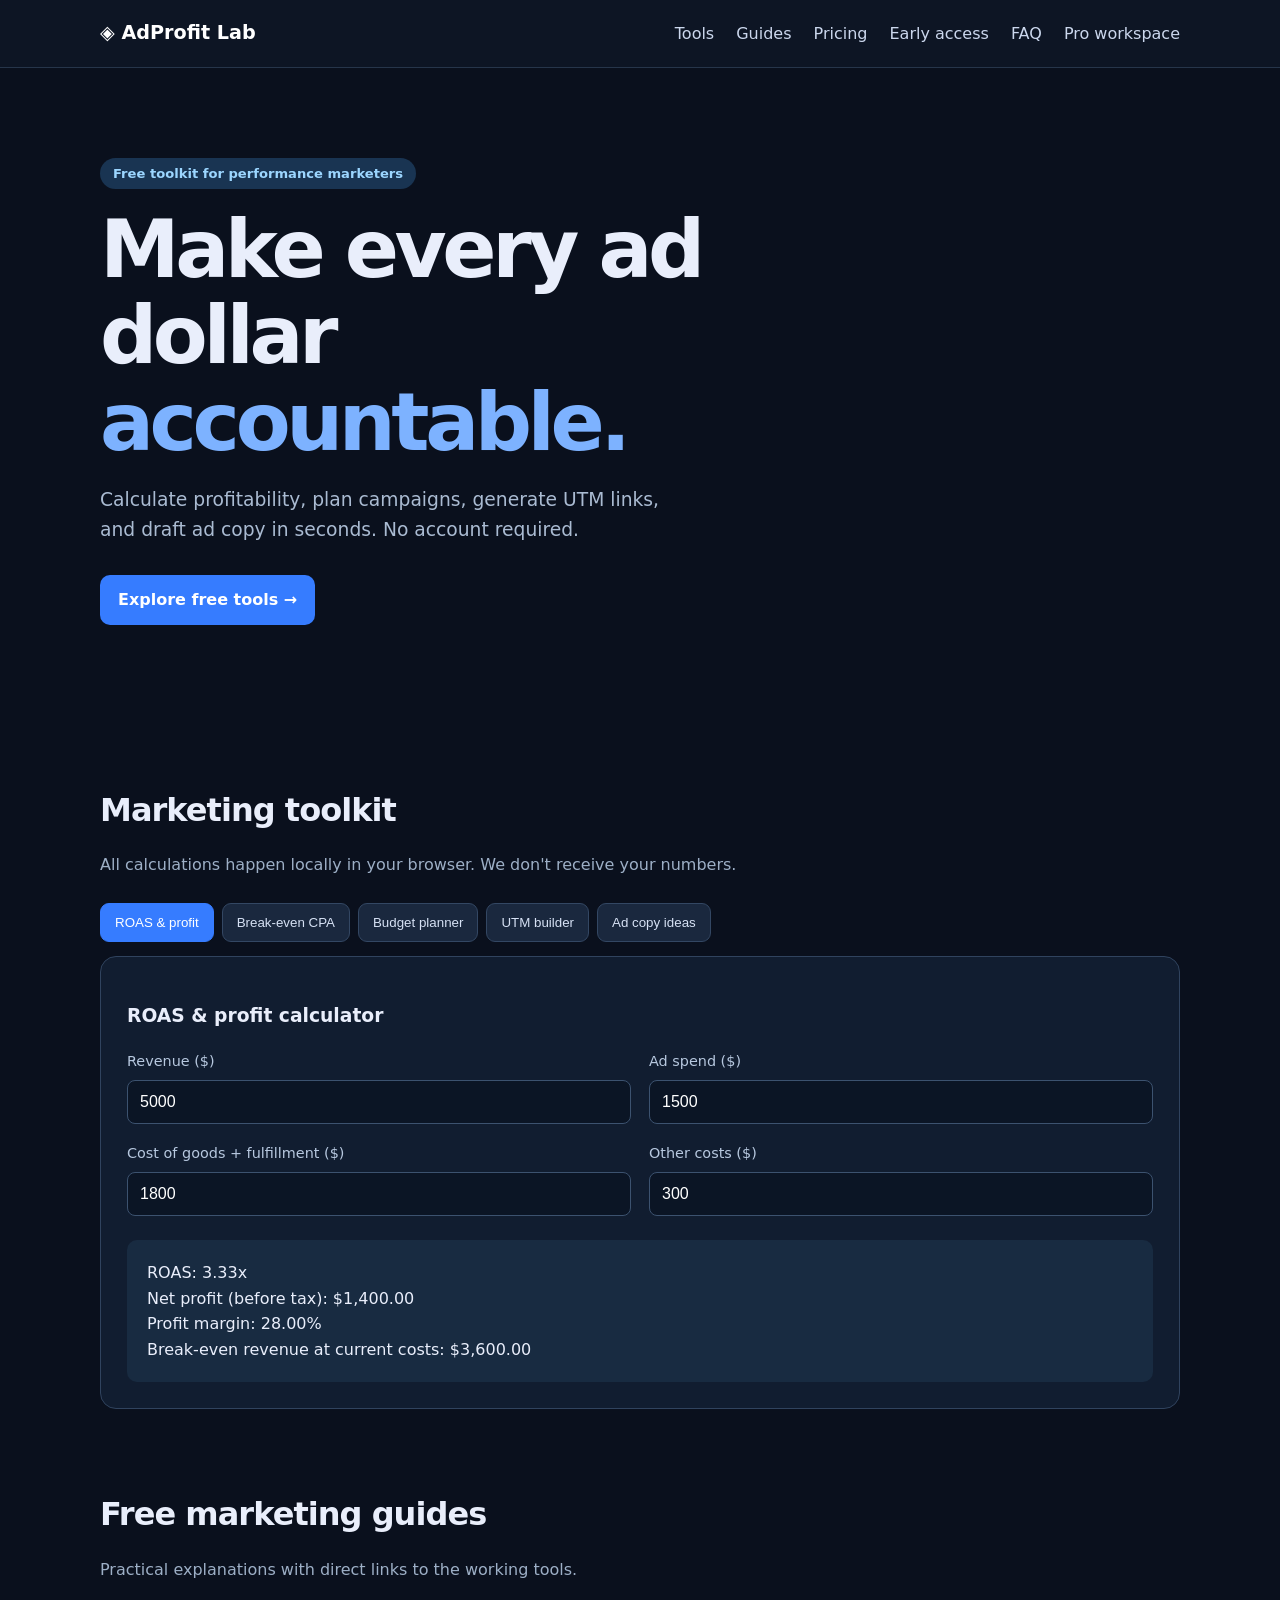
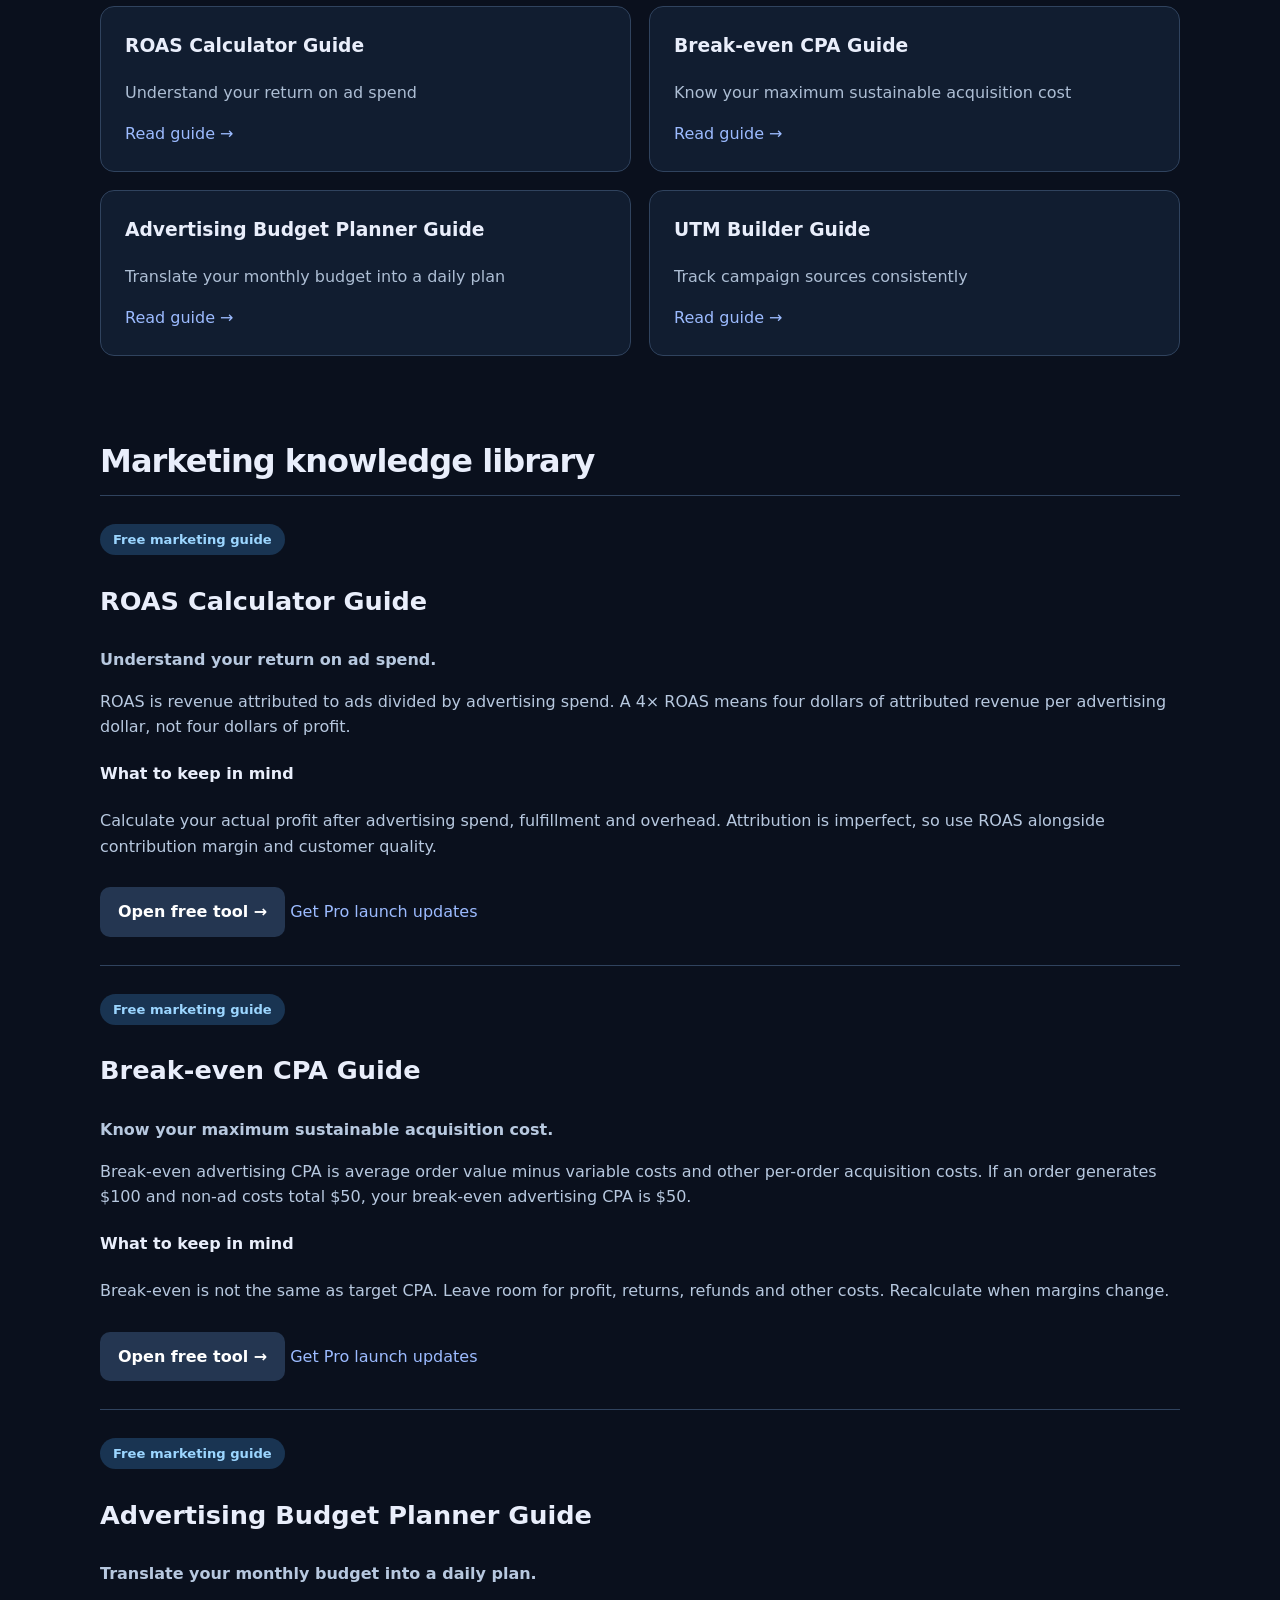
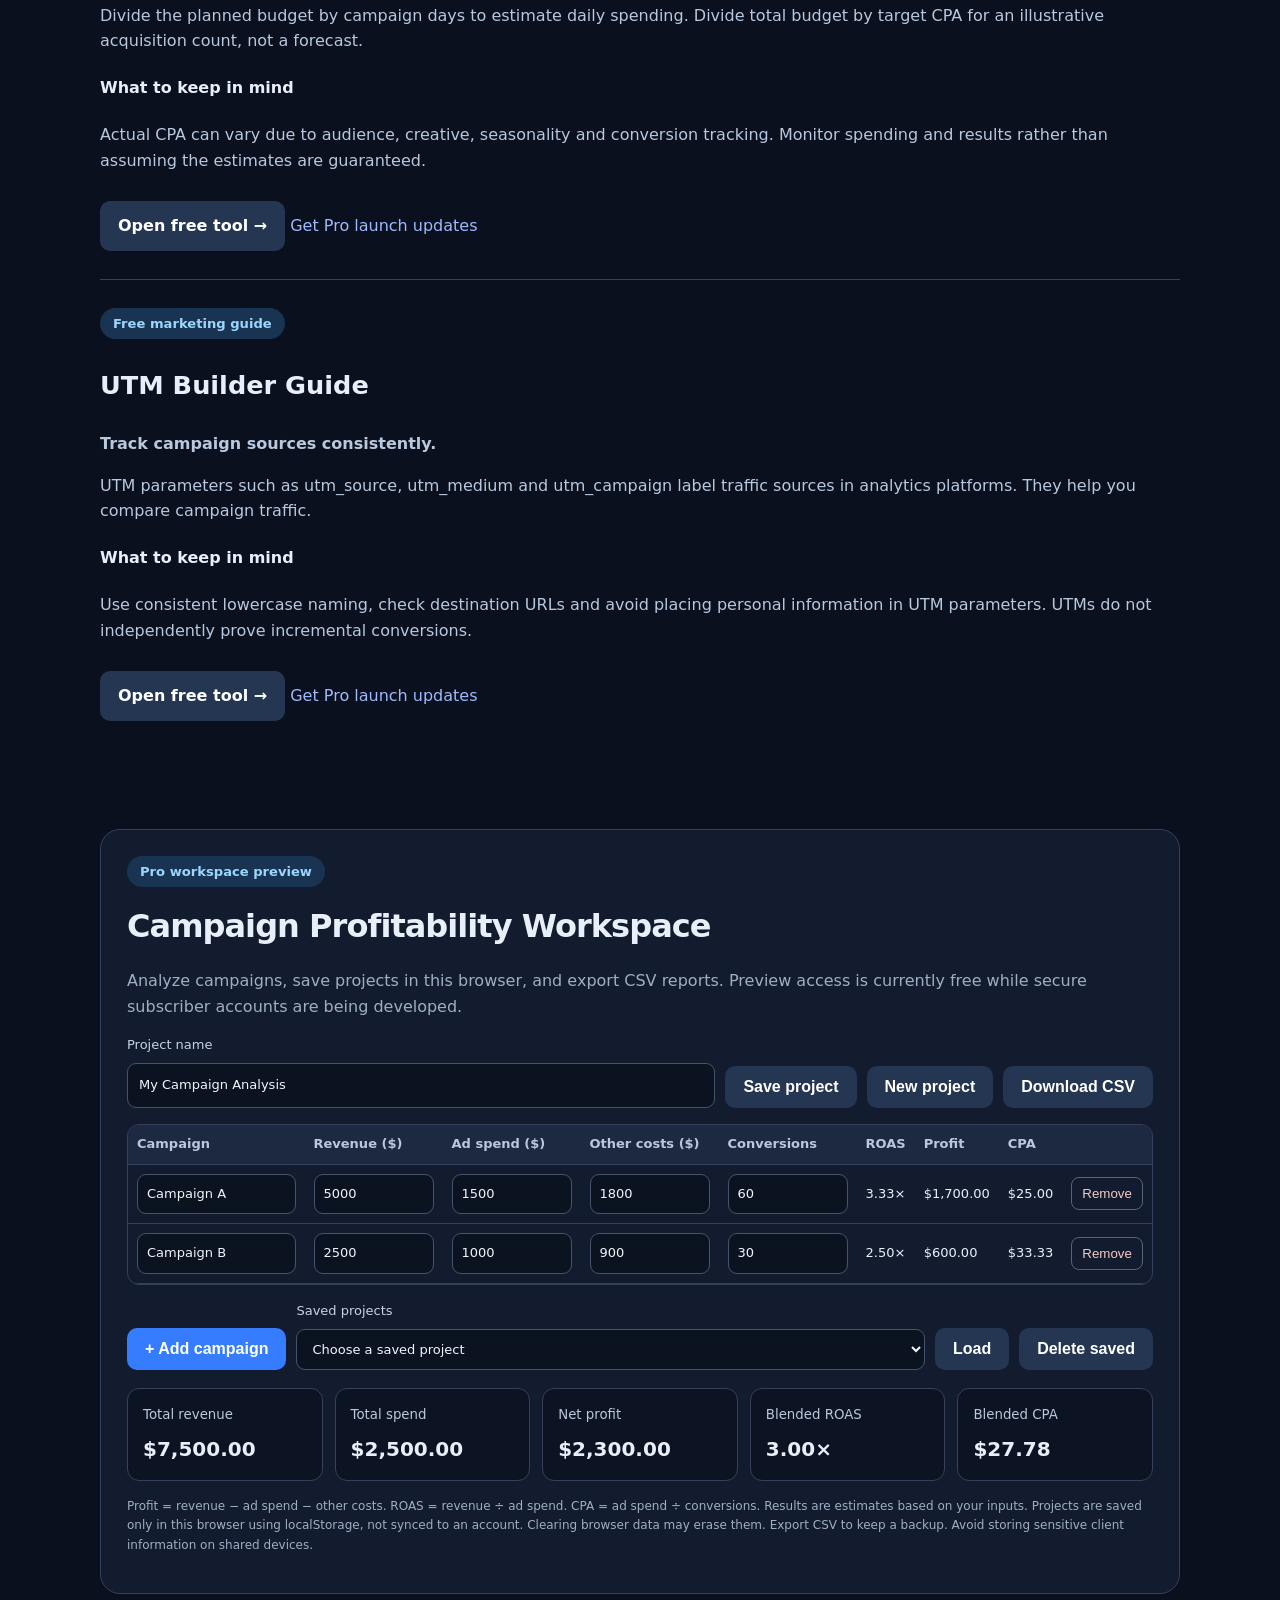
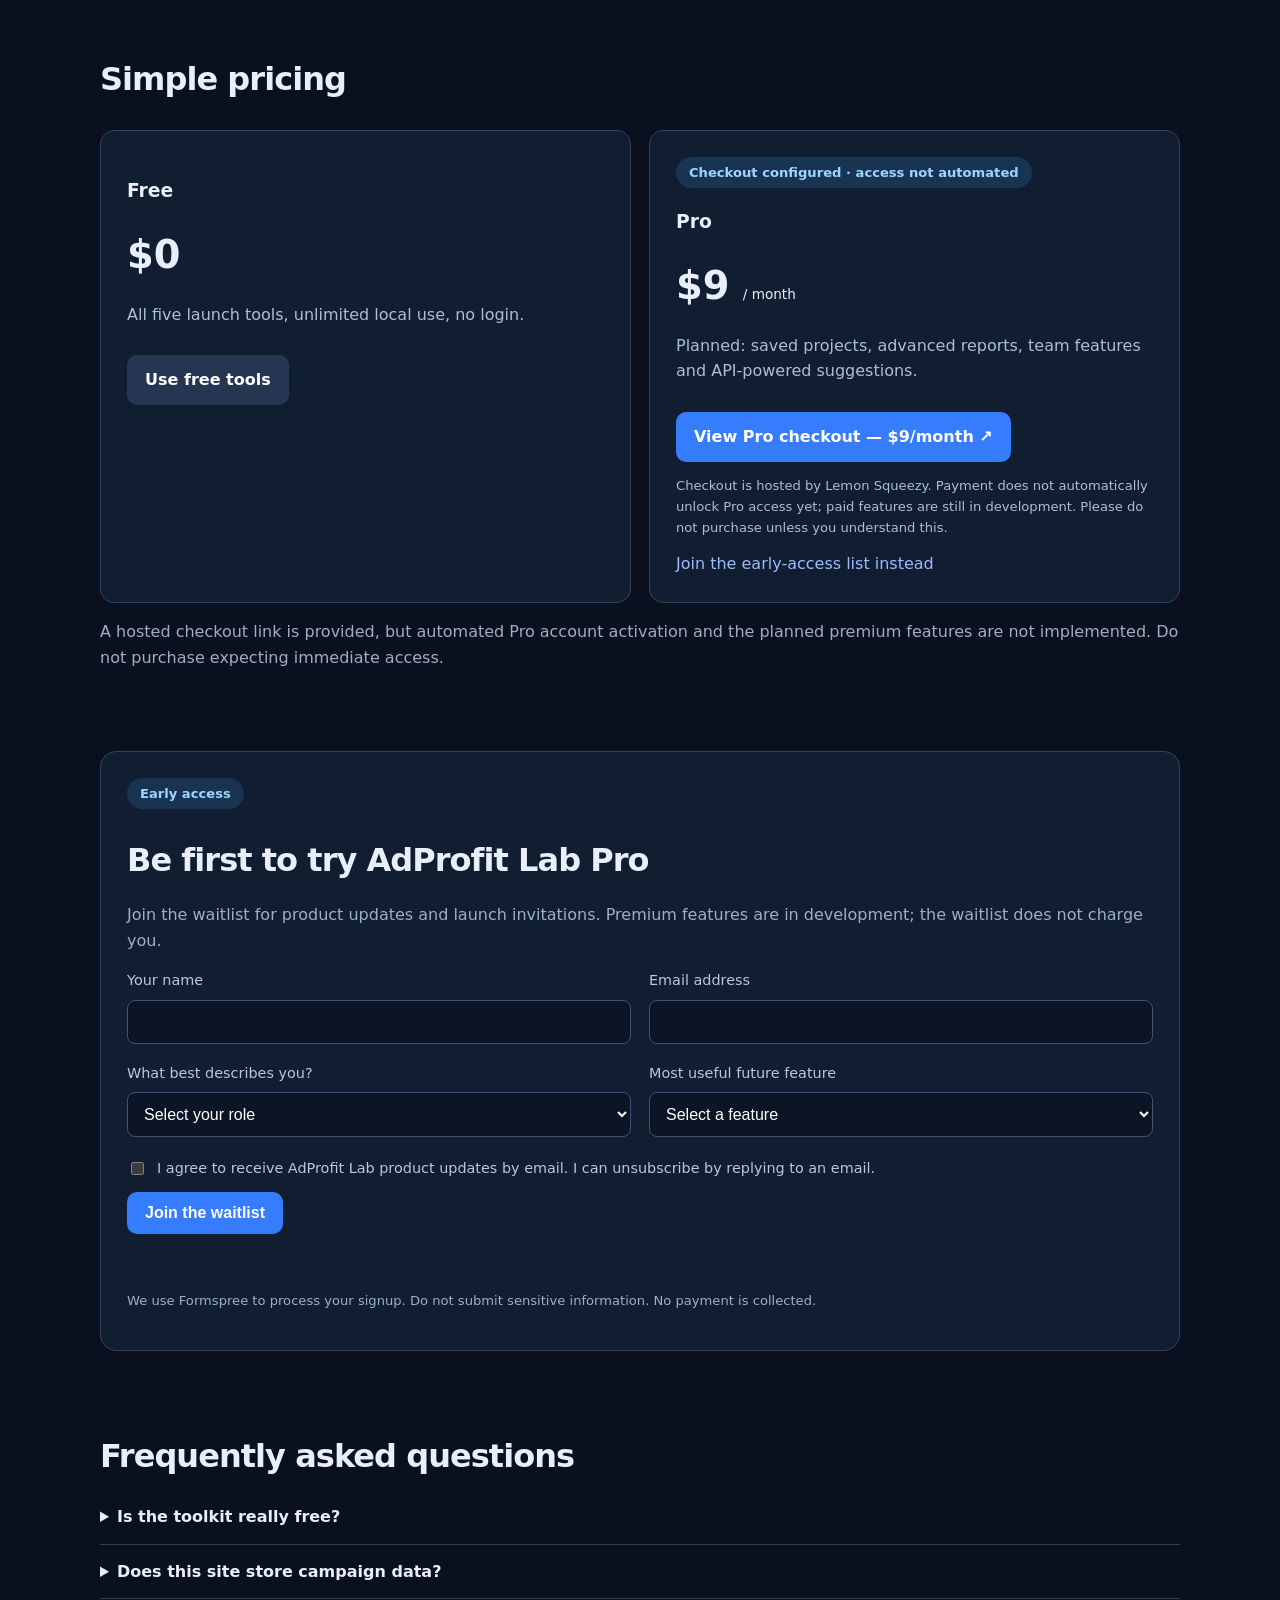
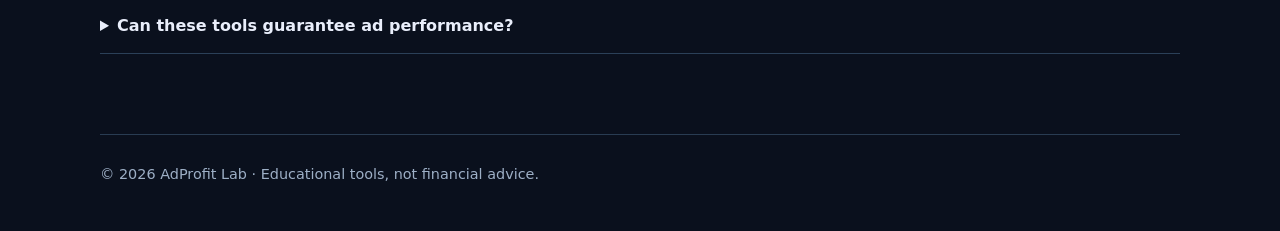
==== commit 9e07d8b6: "Add files via upload" ====
--- a/index.html
+++ b/index.html
@@ -1,10 +1,15 @@
-<!doctype html><html lang="en"><head><meta charset="utf-8"><meta name="viewport" content="width=device-width,initial-scale=1"><meta name="description" content="Free advertising ROI, CPA, budget and UTM tools for marketers."><title>AdProfit Lab | Free Marketing Calculators</title><link rel="canonical" href="https://aqibspeaks.github.io/adprofit-lab/"><style>:root{color-scheme:dark;font-family:Inter,system-ui,-apple-system,Segoe UI,sans-serif;background:#0a101d;color:#e9eefb}*{box-sizing:border-box}html{scroll-behavior:smooth}body{margin:0;line-height:1.6}.wrap{width:min(1080px,92%);margin:auto}header{border-bottom:1px solid #26354a;background:#0d1524}.nav{display:flex;justify-content:space-between;align-items:center;padding:18px 0}.logo{font-weight:800;font-size:1.2rem;color:#fff}a{color:#9cbbff;text-decoration:none}nav{display:flex;gap:22px}nav a{color:#cbd7ed}.hero{padding:90px 0 80px;max-width:770px}.pill{display:inline-block;padding:5px 13px;background:#193452;color:#9cd6ff;border-radius:50px;font-size:.82rem;font-weight:700}h1{font-size:clamp(2.7rem,7vw,5rem);line-height:1.08;letter-spacing:-.055em;margin:18px 0}h1 em{font-style:normal;color:#7db2ff}.hero p{font-size:1.17rem;color:#aabbd2;max-width:600px}.btn{display:inline-block;border:0;border-radius:10px;background:#367cff;color:white;padding:12px 18px;font-size:1rem;font-weight:700;cursor:pointer;margin-top:12px}.btn:hover{background:#2364db}.btn.secondary{background:#243651}section{margin-bottom:80px}h2{font-size:2rem;letter-spacing:-.03em;margin-bottom:8px}.muted{color:#9dafc6}.tabs{display:flex;gap:8px;flex-wrap:wrap;margin:25px 0 0}.tabs button{background:#1a283e;border:1px solid #334763;border-radius:9px;color:#d6e1f4;padding:11px 14px;cursor:pointer}.tabs button.active{background:#367cff;border-color:#367cff;color:white}.panel{border:1px solid #30435e;border-radius:16px;background:#111d30;padding:26px;margin-top:14px}.hidden{display:none}.fields{display:grid;grid-template-columns:repeat(2,minmax(0,1fr));gap:18px}label{display:flex;flex-direction:column;gap:7px;font-size:.9rem;color:#b7c8df}input{background:#0b1525;border:1px solid #3c526f;border-radius:8px;padding:12px;color:white;font-size:1rem;min-width:0}input:focus{outline:2px solid #6ca5ff}.result{margin-top:24px;padding:20px;border-radius:10px;background:#182b41;white-space:pre-wrap;overflow-wrap:anywhere}.result:empty{display:none}.cards{display:grid;grid-template-columns:1fr 1fr;gap:18px;margin-top:25px}.cards article{background:#111d30;border:1px solid #30435e;border-radius:14px;padding:26px}.cards strong{font-size:2.4rem}.cards small{font-size:.85rem;font-weight:400}.cards p{color:#adbed4}details{border-bottom:1px solid #2b4058;padding:14px 0}summary{cursor:pointer;font-weight:700}footer{border-top:1px solid #293c52;padding:28px 0 45px;color:#9dafc6;font-size:.9rem}@media(max-width:650px){.fields,.cards{grid-template-columns:1fr}.hero{padding:55px 0}.panel{padding:18px}nav{gap:12px;font-size:.85rem}}
+<!DOCTYPE html>
+<html lang="en"><head><meta charset="utf-8"/><meta content="width=device-width,initial-scale=1" name="viewport"/><meta content="Free advertising ROI, CPA, budget and UTM tools for marketers." name="description"/><title>AdProfit Lab | Free Marketing Calculators</title><link href="https://aqibspeaks.github.io/adprofit-lab/" rel="canonical"/><style>:root{color-scheme:dark;font-family:Inter,system-ui,-apple-system,Segoe UI,sans-serif;background:#0a101d;color:#e9eefb}*{box-sizing:border-box}html{scroll-behavior:smooth}body{margin:0;line-height:1.6}.wrap{width:min(1080px,92%);margin:auto}header{border-bottom:1px solid #26354a;background:#0d1524}.nav{display:flex;justify-content:space-between;align-items:center;padding:18px 0}.logo{font-weight:800;font-size:1.2rem;color:#fff}a{color:#9cbbff;text-decoration:none}nav{display:flex;gap:22px}nav a{color:#cbd7ed}.hero{padding:90px 0 80px;max-width:770px}.pill{display:inline-block;padding:5px 13px;background:#193452;color:#9cd6ff;border-radius:50px;font-size:.82rem;font-weight:700}h1{font-size:clamp(2.7rem,7vw,5rem);line-height:1.08;letter-spacing:-.055em;margin:18px 0}h1 em{font-style:normal;color:#7db2ff}.hero p{font-size:1.17rem;color:#aabbd2;max-width:600px}.btn{display:inline-block;border:0;border-radius:10px;background:#367cff;color:white;padding:12px 18px;font-size:1rem;font-weight:700;cursor:pointer;margin-top:12px}.btn:hover{background:#2364db}.btn.secondary{background:#243651}section{margin-bottom:80px}h2{font-size:2rem;letter-spacing:-.03em;margin-bottom:8px}.muted{color:#9dafc6}.tabs{display:flex;gap:8px;flex-wrap:wrap;margin:25px 0 0}.tabs button{background:#1a283e;border:1px solid #334763;border-radius:9px;color:#d6e1f4;padding:11px 14px;cursor:pointer}.tabs button.active{background:#367cff;border-color:#367cff;color:white}.panel{border:1px solid #30435e;border-radius:16px;background:#111d30;padding:26px;margin-top:14px}.hidden{display:none}.fields{display:grid;grid-template-columns:repeat(2,minmax(0,1fr));gap:18px}label{display:flex;flex-direction:column;gap:7px;font-size:.9rem;color:#b7c8df}input{background:#0b1525;border:1px solid #3c526f;border-radius:8px;padding:12px;color:white;font-size:1rem;min-width:0}input:focus{outline:2px solid #6ca5ff}.result{margin-top:24px;padding:20px;border-radius:10px;background:#182b41;white-space:pre-wrap;overflow-wrap:anywhere}.result:empty{display:none}.cards{display:grid;grid-template-columns:1fr 1fr;gap:18px;margin-top:25px}.cards article{background:#111d30;border:1px solid #30435e;border-radius:14px;padding:26px}.cards strong{font-size:2.4rem}.cards small{font-size:.85rem;font-weight:400}.cards p{color:#adbed4}details{border-bottom:1px solid #2b4058;padding:14px 0}summary{cursor:pointer;font-weight:700}footer{border-top:1px solid #293c52;padding:28px 0 45px;color:#9dafc6;font-size:.9rem}@media(max-width:650px){.fields,.cards{grid-template-columns:1fr}.hero{padding:55px 0}.panel{padding:18px}nav{gap:12px;font-size:.85rem}}
 
 select{background:#0b1525;border:1px solid #3c526f;border-radius:8px;padding:12px;color:white;font-size:1rem;width:100%}select:focus{outline:2px solid #6ca5ff}.consent{flex-direction:row;align-items:flex-start;margin-top:20px;gap:10px}.consent input{margin-top:5px}.hp{position:absolute;left:-10000px;width:1px;height:1px;overflow:hidden}.fine{font-size:.82rem}#leadStatus{min-height:1.5em}#leadSubmit:disabled{opacity:.65;cursor:wait}
 
 /* Unified single-file navigation and guides */
 header{position:sticky;top:0;z-index:20}nav{flex-wrap:wrap} .guide-grid{display:grid;grid-template-columns:repeat(2,minmax(0,1fr));gap:18px;margin-top:24px}.guide-card{background:#111d30;border:1px solid #30435e;border-radius:14px;padding:24px}.guide-card h3{margin-top:0}.guide-card p{color:#adbed4}.guide-detail{scroll-margin-top:90px;border-top:1px solid #30435e;padding:28px 0}.guide-detail h3{font-size:1.6rem}.guide-detail p{color:#b7c8df}.guide-detail ul{color:#b7c8df}.guide-detail:target{background:#13243b;border-radius:14px;padding:28px 20px}section{scroll-margin-top:95px} .panel.hidden{display:none}#early-access.panel{display:block!important}a:focus-visible,button:focus-visible{outline:3px solid #8fbaff;outline-offset:3px}@media(max-width:650px){.guide-grid{grid-template-columns:1fr}.nav{align-items:flex-start;gap:12px}nav{gap:10px}}
-</style></head><body><header><div class="wrap nav"><a class="logo" href="#top">◈ AdProfit Lab</a><nav><a href="#tools">Tools</a><a href="#guides">Guides</a><a href="#pricing">Pricing</a><a href="#early-access">Early access</a><a href="#faq">FAQ</a></nav></div></header><main id="top" class="wrap"><section class="hero"><span class="pill">Free toolkit for performance marketers</span><h1>Make every ad dollar <em>accountable.</em></h1><p>Calculate profitability, plan campaigns, generate UTM links, and draft ad copy in seconds. No account required.</p><a class="btn" href="#tools">Explore free tools →</a></section><section id="tools"><h2>Marketing toolkit</h2><p class="muted">All calculations happen locally in your browser. We don't receive your numbers.</p><div class="tabs" role="tablist" aria-label="Select tool"><button class="active" data-tab="roas">ROAS & profit</button><button data-tab="cpa">Break-even CPA</button><button data-tab="budget">Budget planner</button><button data-tab="utm">UTM builder</button><button data-tab="copy">Ad copy ideas</button></div><div class="panel" id="roas"><h3>ROAS & profit calculator</h3><div class="fields"><label>Revenue ($)<input id="revenue" type="number" min="0" step="any" value="5000"></label><label>Ad spend ($)<input id="spend" type="number" min="0" step="any" value="1500"></label><label>Cost of goods + fulfillment ($)<input id="cost" type="number" min="0" step="any" value="1800"></label><label>Other costs ($)<input id="other" type="number" min="0" step="any" value="300"></label></div><div id="roasOut" class="result" aria-live="polite"></div></div><div class="panel hidden" id="cpa"><h3>Break-even CPA calculator</h3><div class="fields"><label>Average order value ($)<input id="aov" type="number" min="0" step="any" value="100"></label><label>Variable cost per order ($)<input id="variable" type="number" min="0" step="any" value="45"></label><label>Other acquisition cost per order ($)<input id="perorder" type="number" min="0" step="any" value="5"></label></div><div id="cpaOut" class="result" aria-live="polite"></div></div><div class="panel hidden" id="budget"><h3>Advertising budget planner</h3><div class="fields"><label>Monthly budget ($)<input id="monthly" type="number" min="0" step="any" value="1000"></label><label>Target CPA ($)<input id="targetcpa" type="number" min="0" step="any" value="25"></label><label>Days in campaign<input id="days" type="number" min="1" step="1" value="30"></label></div><div id="budgetOut" class="result" aria-live="polite"></div></div><div class="panel hidden" id="utm"><h3>UTM campaign link builder</h3><div class="fields"><label>Destination URL<input id="url" type="url" placeholder="https://example.com/landing"></label><label>Source<input id="source" placeholder="facebook"></label><label>Medium<input id="medium" placeholder="paid_social"></label><label>Campaign<input id="campaign" placeholder="fall_launch"></label><label>Content (optional)<input id="content" placeholder="creative_a"></label></div><div id="utmOut" class="result" aria-live="polite"></div><button id="copyLink" class="btn secondary" type="button">Copy URL</button></div><div class="panel hidden" id="copy"><h3>Ad copy idea generator</h3><p class="muted">Template-based, not AI-generated. Review claims and platform policies before publishing.</p><div class="fields"><label>Product or service<input id="product" maxlength="100" placeholder="Online marketing course"></label><label>Audience<input id="audience" maxlength="100" placeholder="Small business owners"></label><label>Key benefit<input id="benefit" maxlength="120" placeholder="Organize campaigns faster"></label></div><button id="generate" class="btn" type="button">Generate ideas</button><div id="copyOut" class="result" aria-live="polite"></div></div></section><section id="guides"><h2>Free marketing guides</h2><p class="muted">Practical explanations with direct links to the working tools.</p><div class="guide-grid"><article class="guide-card"><h3>ROAS Calculator Guide</h3><p>Understand your return on ad spend</p><a href="#roas-guide">Read guide →</a></article><article class="guide-card"><h3>Break-even CPA Guide</h3><p>Know your maximum sustainable acquisition cost</p><a href="#cpa-guide">Read guide →</a></article><article class="guide-card"><h3>Advertising Budget Planner Guide</h3><p>Translate your monthly budget into a daily plan</p><a href="#budget-guide">Read guide →</a></article><article class="guide-card"><h3>UTM Builder Guide</h3><p>Track campaign sources consistently</p><a href="#utm-guide">Read guide →</a></article></div></section><section id="guide-library"><h2>Marketing knowledge library</h2><article class="guide-detail" id="roas-guide"><span class="pill">Free marketing guide</span><h3>ROAS Calculator Guide</h3><p><strong>Understand your return on ad spend.</strong></p><p>ROAS is revenue attributed to ads divided by advertising spend. A 4× ROAS means four dollars of attributed revenue per advertising dollar, not four dollars of profit.</p><h4>What to keep in mind</h4><p>Calculate your actual profit after advertising spend, fulfillment and overhead. Attribution is imperfect, so use ROAS alongside contribution margin and customer quality.</p><a class="btn secondary" href="#tools" data-open-tool="roas">Open free tool →</a> <a href="#early-access">Get Pro launch updates</a></article><article class="guide-detail" id="cpa-guide"><span class="pill">Free marketing guide</span><h3>Break-even CPA Guide</h3><p><strong>Know your maximum sustainable acquisition cost.</strong></p><p>Break-even advertising CPA is average order value minus variable costs and other per-order acquisition costs. If an order generates $100 and non-ad costs total $50, your break-even advertising CPA is $50.</p><h4>What to keep in mind</h4><p>Break-even is not the same as target CPA. Leave room for profit, returns, refunds and other costs. Recalculate when margins change.</p><a class="btn secondary" href="#tools" data-open-tool="cpa">Open free tool →</a> <a href="#early-access">Get Pro launch updates</a></article><article class="guide-detail" id="budget-guide"><span class="pill">Free marketing guide</span><h3>Advertising Budget Planner Guide</h3><p><strong>Translate your monthly budget into a daily plan.</strong></p><p>Divide the planned budget by campaign days to estimate daily spending. Divide total budget by target CPA for an illustrative acquisition count, not a forecast.</p><h4>What to keep in mind</h4><p>Actual CPA can vary due to audience, creative, seasonality and conversion tracking. Monitor spending and results rather than assuming the estimates are guaranteed.</p><a class="btn secondary" href="#tools" data-open-tool="budget">Open free tool →</a> <a href="#early-access">Get Pro launch updates</a></article><article class="guide-detail" id="utm-guide"><span class="pill">Free marketing guide</span><h3>UTM Builder Guide</h3><p><strong>Track campaign sources consistently.</strong></p><p>UTM parameters such as utm_source, utm_medium and utm_campaign label traffic sources in analytics platforms. They help you compare campaign traffic.</p><h4>What to keep in mind</h4><p>Use consistent lowercase naming, check destination URLs and avoid placing personal information in UTM parameters. UTMs do not independently prove incremental conversions.</p><a class="btn secondary" href="#tools" data-open-tool="utm">Open free tool →</a> <a href="#early-access">Get Pro launch updates</a></article></section><section id="pricing" class="pricing"><h2>Simple pricing</h2><div class="cards"><article><h3>Free</h3><strong>$0</strong><p>All five launch tools, unlimited local use, no login.</p><a class="btn secondary" href="#tools">Use free tools</a></article><article><span class="pill">Checkout configured · access not automated</span><h3>Pro</h3><strong>$9 <small>/ month</small></strong><p>Planned: saved projects, advanced reports, team features and API-powered suggestions.</p><a class="btn" id="proCheckout" href="https://adprofitlab.lemonsqueezy.com/checkout/buy/459c7919-0dda-43be-a9b6-67aea6d1a63d" target="_blank" rel="noopener noreferrer">View Pro checkout — $9/month ↗</a><p class="muted fine">Checkout is hosted by Lemon Squeezy. Payment does not automatically unlock Pro access yet; paid features are still in development. Please do not purchase unless you understand this.</p><a href="#early-access">Join the early-access list instead</a></article></div><p class="muted">A hosted checkout link is provided, but automated Pro account activation and the planned premium features are not implemented. Do not purchase expecting immediate access.</p></section><section id="early-access" class="panel"><span class="pill">Early access</span><h2>Be first to try AdProfit Lab Pro</h2><p class="muted">Join the waitlist for product updates and launch invitations. Premium features are in development; the waitlist does not charge you.</p><form id="leadForm" action="https://formspree.io/f/mdeajoye" method="POST"><div class="fields"><label>Your name<input type="text" name="name" maxlength="100" autocomplete="name" required></label><label>Email address<input type="email" name="email" maxlength="254" autocomplete="email" required></label><label>What best describes you?<select name="role" required><option value="">Select your role</option><option>Media buyer</option><option>Agency owner</option><option>Business owner</option><option>Freelancer</option><option>Other</option></select></label><label>Most useful future feature<select name="interest" required><option value="">Select a feature</option><option>Saved reports</option><option>Campaign planning</option><option>AI copy suggestions</option><option>Team features</option></select></label></div><label class="consent"><input type="checkbox" name="consent" value="yes" required> I agree to receive AdProfit Lab product updates by email. I can unsubscribe by replying to an email.</label><div class="hp" aria-hidden="true"><label>Leave this field blank<input type="text" name="_gotcha" tabindex="-1" autocomplete="off"></label></div><input type="hidden" name="source" value="adprofit-lab-site"><button class="btn" type="submit" id="leadSubmit">Join the waitlist</button><p id="leadStatus" role="status" aria-live="polite"></p><p class="muted fine">We use Formspree to process your signup. Do not submit sensitive information. No payment is collected.</p></form></section><section id="faq"><h2>Frequently asked questions</h2><details><summary>Is the toolkit really free?</summary><p>Yes. The launch tools run in your browser with no subscription.</p></details><details><summary>Does this site store campaign data?</summary><p>No. Inputs stay in your browser while the page is open; the site does not send them to a server.</p></details><details><summary>Can these tools guarantee ad performance?</summary><p>No. Outputs are estimates based on the inputs you provide.</p></details></section></main><footer class="wrap">© <span id="year"></span> AdProfit Lab · Educational tools, not financial advice.</footer><script>'use strict';
+
+/* Pro workspace */
+.pro-workspace{margin:60px 0;padding:26px;border:1px solid #35415c;border-radius:20px;background:#131c2e}
+.pro-workspace h2{margin:14px 0}.pro-toolbar{display:flex;flex-wrap:wrap;gap:10px;align-items:end;margin:16px 0}.pro-toolbar label{flex:1 1 200px;display:grid;gap:7px;font-size:13px;color:#c7d3e5}.pro-toolbar input,.pro-toolbar select,.pro-table input{width:100%;min-width:0;box-sizing:border-box;background:#0b1220;color:#f1f5fa;border:1px solid #46536c;border-radius:9px;padding:11px;font:inherit}.pro-table-wrap{overflow-x:auto;border:1px solid #35415c;border-radius:12px}.pro-table{width:100%;border-collapse:collapse;min-width:930px}.pro-table th,.pro-table td{padding:9px;border-bottom:1px solid #35415c;text-align:left;font-size:13px}.pro-table th{color:#b9c8dd;background:#1d2940}.pro-table td input{padding:9px}.pro-table td:first-child input{min-width:145px}.pro-table td:not(:first-child) input{min-width:90px}.pro-table .pro-remove{background:transparent;border:1px solid #56647e;color:#f4c9c9;padding:8px 10px;border-radius:8px;cursor:pointer}.pro-summary{display:grid;grid-template-columns:repeat(auto-fit,minmax(140px,1fr));gap:12px;margin-top:18px}.pro-summary>div{padding:15px;background:#0c1424;border:1px solid #35415c;border-radius:12px}.pro-summary small{display:block;color:#bac8da;margin-bottom:8px}.pro-summary strong{font-size:20px;overflow-wrap:anywhere}.pro-workspace .fine{font-size:12px;line-height:1.6;margin-top:16px}
+</style></head><body><header><div class="wrap nav"><a class="logo" href="#top">◈ AdProfit Lab</a><nav><a href="#tools">Tools</a><a href="#guides">Guides</a><a href="#pricing">Pricing</a><a href="#early-access">Early access</a><a href="#faq">FAQ</a><a href="#pro-workspace">Pro workspace</a></nav></div></header><main class="wrap" id="top"><section class="hero"><span class="pill">Free toolkit for performance marketers</span><h1>Make every ad dollar <em>accountable.</em></h1><p>Calculate profitability, plan campaigns, generate UTM links, and draft ad copy in seconds. No account required.</p><a class="btn" href="#tools">Explore free tools →</a></section><section id="tools"><h2>Marketing toolkit</h2><p class="muted">All calculations happen locally in your browser. We don't receive your numbers.</p><div aria-label="Select tool" class="tabs" role="tablist"><button class="active" data-tab="roas">ROAS &amp; profit</button><button data-tab="cpa">Break-even CPA</button><button data-tab="budget">Budget planner</button><button data-tab="utm">UTM builder</button><button data-tab="copy">Ad copy ideas</button></div><div class="panel" id="roas"><h3>ROAS &amp; profit calculator</h3><div class="fields"><label>Revenue ($)<input id="revenue" min="0" step="any" type="number" value="5000"/></label><label>Ad spend ($)<input id="spend" min="0" step="any" type="number" value="1500"/></label><label>Cost of goods + fulfillment ($)<input id="cost" min="0" step="any" type="number" value="1800"/></label><label>Other costs ($)<input id="other" min="0" step="any" type="number" value="300"/></label></div><div aria-live="polite" class="result" id="roasOut"></div></div><div class="panel hidden" id="cpa"><h3>Break-even CPA calculator</h3><div class="fields"><label>Average order value ($)<input id="aov" min="0" step="any" type="number" value="100"/></label><label>Variable cost per order ($)<input id="variable" min="0" step="any" type="number" value="45"/></label><label>Other acquisition cost per order ($)<input id="perorder" min="0" step="any" type="number" value="5"/></label></div><div aria-live="polite" class="result" id="cpaOut"></div></div><div class="panel hidden" id="budget"><h3>Advertising budget planner</h3><div class="fields"><label>Monthly budget ($)<input id="monthly" min="0" step="any" type="number" value="1000"/></label><label>Target CPA ($)<input id="targetcpa" min="0" step="any" type="number" value="25"/></label><label>Days in campaign<input id="days" min="1" step="1" type="number" value="30"/></label></div><div aria-live="polite" class="result" id="budgetOut"></div></div><div class="panel hidden" id="utm"><h3>UTM campaign link builder</h3><div class="fields"><label>Destination URL<input id="url" placeholder="https://example.com/landing" type="url"/></label><label>Source<input id="source" placeholder="facebook"/></label><label>Medium<input id="medium" placeholder="paid_social"/></label><label>Campaign<input id="campaign" placeholder="fall_launch"/></label><label>Content (optional)<input id="content" placeholder="creative_a"/></label></div><div aria-live="polite" class="result" id="utmOut"></div><button class="btn secondary" id="copyLink" type="button">Copy URL</button></div><div class="panel hidden" id="copy"><h3>Ad copy idea generator</h3><p class="muted">Template-based, not AI-generated. Review claims and platform policies before publishing.</p><div class="fields"><label>Product or service<input id="product" maxlength="100" placeholder="Online marketing course"/></label><label>Audience<input id="audience" maxlength="100" placeholder="Small business owners"/></label><label>Key benefit<input id="benefit" maxlength="120" placeholder="Organize campaigns faster"/></label></div><button class="btn" id="generate" type="button">Generate ideas</button><div aria-live="polite" class="result" id="copyOut"></div></div></section><section id="guides"><h2>Free marketing guides</h2><p class="muted">Practical explanations with direct links to the working tools.</p><div class="guide-grid"><article class="guide-card"><h3>ROAS Calculator Guide</h3><p>Understand your return on ad spend</p><a href="#roas-guide">Read guide →</a></article><article class="guide-card"><h3>Break-even CPA Guide</h3><p>Know your maximum sustainable acquisition cost</p><a href="#cpa-guide">Read guide →</a></article><article class="guide-card"><h3>Advertising Budget Planner Guide</h3><p>Translate your monthly budget into a daily plan</p><a href="#budget-guide">Read guide →</a></article><article class="guide-card"><h3>UTM Builder Guide</h3><p>Track campaign sources consistently</p><a href="#utm-guide">Read guide →</a></article></div></section><section id="guide-library"><h2>Marketing knowledge library</h2><article class="guide-detail" id="roas-guide"><span class="pill">Free marketing guide</span><h3>ROAS Calculator Guide</h3><p><strong>Understand your return on ad spend.</strong></p><p>ROAS is revenue attributed to ads divided by advertising spend. A 4× ROAS means four dollars of attributed revenue per advertising dollar, not four dollars of profit.</p><h4>What to keep in mind</h4><p>Calculate your actual profit after advertising spend, fulfillment and overhead. Attribution is imperfect, so use ROAS alongside contribution margin and customer quality.</p><a class="btn secondary" data-open-tool="roas" href="#tools">Open free tool →</a> <a href="#early-access">Get Pro launch updates</a></article><article class="guide-detail" id="cpa-guide"><span class="pill">Free marketing guide</span><h3>Break-even CPA Guide</h3><p><strong>Know your maximum sustainable acquisition cost.</strong></p><p>Break-even advertising CPA is average order value minus variable costs and other per-order acquisition costs. If an order generates $100 and non-ad costs total $50, your break-even advertising CPA is $50.</p><h4>What to keep in mind</h4><p>Break-even is not the same as target CPA. Leave room for profit, returns, refunds and other costs. Recalculate when margins change.</p><a class="btn secondary" data-open-tool="cpa" href="#tools">Open free tool →</a> <a href="#early-access">Get Pro launch updates</a></article><article class="guide-detail" id="budget-guide"><span class="pill">Free marketing guide</span><h3>Advertising Budget Planner Guide</h3><p><strong>Translate your monthly budget into a daily plan.</strong></p><p>Divide the planned budget by campaign days to estimate daily spending. Divide total budget by target CPA for an illustrative acquisition count, not a forecast.</p><h4>What to keep in mind</h4><p>Actual CPA can vary due to audience, creative, seasonality and conversion tracking. Monitor spending and results rather than assuming the estimates are guaranteed.</p><a class="btn secondary" data-open-tool="budget" href="#tools">Open free tool →</a> <a href="#early-access">Get Pro launch updates</a></article><article class="guide-detail" id="utm-guide"><span class="pill">Free marketing guide</span><h3>UTM Builder Guide</h3><p><strong>Track campaign sources consistently.</strong></p><p>UTM parameters such as utm_source, utm_medium and utm_campaign label traffic sources in analytics platforms. They help you compare campaign traffic.</p><h4>What to keep in mind</h4><p>Use consistent lowercase naming, check destination URLs and avoid placing personal information in UTM parameters. UTMs do not independently prove incremental conversions.</p><a class="btn secondary" data-open-tool="utm" href="#tools">Open free tool →</a> <a href="#early-access">Get Pro launch updates</a></article></section><section class="pro-workspace" id="pro-workspace"><span class="pill">Pro workspace preview</span><h2>Campaign Profitability Workspace</h2><p class="muted">Analyze campaigns, save projects in this browser, and export CSV reports. Preview access is currently free while secure subscriber accounts are being developed.</p><div class="pro-toolbar"><label>Project name<input id="proProjectName" maxlength="90" placeholder="Project name" value="My Campaign Analysis"/></label><button class="btn secondary" id="proSave" type="button">Save project</button><button class="btn secondary" id="proNew" type="button">New project</button><button class="btn secondary" id="proExport" type="button">Download CSV</button></div><p aria-live="polite" class="muted" id="proStatus" role="status"></p><div class="pro-table-wrap"><table class="pro-table"><thead><tr><th>Campaign</th><th>Revenue ($)</th><th>Ad spend ($)</th><th>Other costs ($)</th><th>Conversions</th><th>ROAS</th><th>Profit</th><th>CPA</th><th></th></tr></thead><tbody id="proRows"></tbody></table></div><div class="pro-toolbar"><button class="btn" id="proAdd" type="button">+ Add campaign</button><label>Saved projects<select id="proSaved"><option value="">Choose a saved project</option></select></label><button class="btn secondary" id="proLoad" type="button">Load</button><button class="btn secondary" id="proDelete" type="button">Delete saved</button></div><div aria-live="polite" class="pro-summary"><div><small>Total revenue</small><strong id="proRevenue">$0.00</strong></div><div><small>Total spend</small><strong id="proSpend">$0.00</strong></div><div><small>Net profit</small><strong id="proProfit">$0.00</strong></div><div><small>Blended ROAS</small><strong id="proRoas">—</strong></div><div><small>Blended CPA</small><strong id="proCpa">—</strong></div></div><p class="muted fine">Profit = revenue − ad spend − other costs. ROAS = revenue ÷ ad spend. CPA = ad spend ÷ conversions. Results are estimates based on your inputs. Projects are saved only in this browser using localStorage, not synced to an account. Clearing browser data may erase them. Export CSV to keep a backup. Avoid storing sensitive client information on shared devices.</p></section><section class="pricing" id="pricing"><h2>Simple pricing</h2><div class="cards"><article><h3>Free</h3><strong>$0</strong><p>All five launch tools, unlimited local use, no login.</p><a class="btn secondary" href="#tools">Use free tools</a></article><article><span class="pill">Checkout configured · access not automated</span><h3>Pro</h3><strong>$9 <small>/ month</small></strong><p>Planned: saved projects, advanced reports, team features and API-powered suggestions.</p><a class="btn" href="https://adprofitlab.lemonsqueezy.com/checkout/buy/459c7919-0dda-43be-a9b6-67aea6d1a63d" id="proCheckout" rel="noopener noreferrer" target="_blank">View Pro checkout — $9/month ↗</a><p class="muted fine">Checkout is hosted by Lemon Squeezy. Payment does not automatically unlock Pro access yet; paid features are still in development. Please do not purchase unless you understand this.</p><a href="#early-access">Join the early-access list instead</a></article></div><p class="muted">A hosted checkout link is provided, but automated Pro account activation and the planned premium features are not implemented. Do not purchase expecting immediate access.</p></section><section class="panel" id="early-access"><span class="pill">Early access</span><h2>Be first to try AdProfit Lab Pro</h2><p class="muted">Join the waitlist for product updates and launch invitations. Premium features are in development; the waitlist does not charge you.</p><form action="https://formspree.io/f/mdeajoye" id="leadForm" method="POST"><div class="fields"><label>Your name<input autocomplete="name" maxlength="100" name="name" required="" type="text"/></label><label>Email address<input autocomplete="email" maxlength="254" name="email" required="" type="email"/></label><label>What best describes you?<select name="role" required=""><option value="">Select your role</option><option>Media buyer</option><option>Agency owner</option><option>Business owner</option><option>Freelancer</option><option>Other</option></select></label><label>Most useful future feature<select name="interest" required=""><option value="">Select a feature</option><option>Saved reports</option><option>Campaign planning</option><option>AI copy suggestions</option><option>Team features</option></select></label></div><label class="consent"><input name="consent" required="" type="checkbox" value="yes"/> I agree to receive AdProfit Lab product updates by email. I can unsubscribe by replying to an email.</label><div aria-hidden="true" class="hp"><label>Leave this field blank<input autocomplete="off" name="_gotcha" tabindex="-1" type="text"/></label></div><input name="source" type="hidden" value="adprofit-lab-site"/><button class="btn" id="leadSubmit" type="submit">Join the waitlist</button><p aria-live="polite" id="leadStatus" role="status"></p><p class="muted fine">We use Formspree to process your signup. Do not submit sensitive information. No payment is collected.</p></form></section><section id="faq"><h2>Frequently asked questions</h2><details><summary>Is the toolkit really free?</summary><p>Yes. The launch tools run in your browser with no subscription.</p></details><details><summary>Does this site store campaign data?</summary><p>No. Inputs stay in your browser while the page is open; the site does not send them to a server.</p></details><details><summary>Can these tools guarantee ad performance?</summary><p>No. Outputs are estimates based on the inputs you provide.</p></details></section></main><footer class="wrap">© <span id="year"></span> AdProfit Lab · Educational tools, not financial advice.</footer><script>'use strict';
 const $=id=>document.getElementById(id);
 const num=id=>{const x=Number($(id).value);return Number.isFinite(x)&&x>=0?x:NaN};
 const money=n=>Number.isFinite(n)?new Intl.NumberFormat('en-US',{style:'currency',currency:'USD',maximumFractionDigits:2}).format(n):'—';
@@ -57,4 +62,28 @@
 })();
 
 document.querySelectorAll('[data-open-tool]').forEach(link=>link.addEventListener('click',()=>{const tab=document.querySelector('[data-tab="'+link.dataset.openTool+'"]');if(tab)tab.click()}));
+</script><script>
+(()=>{
+'use strict';
+const $=id=>document.getElementById(id), key='adprofit_pro_projects_v1';
+const fields=['name','revenue','spend','costs','conversions'];
+let rows=[{name:'Campaign A',revenue:5000,spend:1500,costs:1800,conversions:60},{name:'Campaign B',revenue:2500,spend:1000,costs:900,conversions:30}];
+const money=n=>new Intl.NumberFormat('en-US',{style:'currency',currency:'USD'}).format(n);
+const number=v=>{const n=Number(v);return Number.isFinite(n)&&n>=0?n:0};
+const ratio=(a,b)=>b>0?(a/b).toFixed(2):'—';
+const status=t=>{$('proStatus').textContent=t};
+function render(){const body=$('proRows');body.replaceChildren();rows.forEach((r,i)=>{const tr=document.createElement('tr');fields.forEach(f=>{const td=document.createElement('td');const inp=document.createElement('input');inp.dataset.field=f;inp.dataset.index=i;inp.type=f==='name'?'text':'number';if(f==='name')inp.maxLength=120;else{inp.min='0';inp.step=f==='conversions'?'1':'any'}inp.value=r[f];inp.setAttribute('aria-label',`${f} for campaign ${i+1}`);td.append(inp);tr.append(td)});for(let j=0;j<3;j++){const td=document.createElement('td');td.dataset.metric=j;tr.append(td)}const td=document.createElement('td');const btn=document.createElement('button');btn.type='button';btn.className='pro-remove';btn.textContent='Remove';btn.setAttribute('aria-label',`Remove campaign ${i+1}`);btn.addEventListener('click',()=>{rows.splice(i,1);render();status('Campaign removed. Save project to keep this change.')});td.append(btn);tr.append(td);body.append(tr)});update()}
+function update(){let revenue=0,spend=0,costs=0,conversions=0;[...$('proRows').children].forEach((tr,i)=>{const r=rows[i];const rev=number(r.revenue),ad=number(r.spend),cost=number(r.costs),conv=number(r.conversions);revenue+=rev;spend+=ad;costs+=cost;conversions+=conv;tr.querySelector('[data-metric="0"]').textContent=ratio(rev,ad)==='—'?'—':ratio(rev,ad)+'×';tr.querySelector('[data-metric="1"]').textContent=money(rev-ad-cost);tr.querySelector('[data-metric="2"]').textContent=conv>0?money(ad/conv):'—'});$('proRevenue').textContent=money(revenue);$('proSpend').textContent=money(spend);$('proProfit').textContent=money(revenue-spend-costs);$('proRoas').textContent=ratio(revenue,spend)==='—'?'—':ratio(revenue,spend)+'×';$('proCpa').textContent=conversions>0?money(spend/conversions):'—'}
+$('proRows').addEventListener('input',e=>{const el=e.target;if(!el.dataset.field)return;const i=Number(el.dataset.index),f=el.dataset.field;if(f==='name')rows[i][f]=el.value;else rows[i][f]=number(el.value);update()});
+$('proAdd').addEventListener('click',()=>{rows.push({name:'New campaign',revenue:0,spend:0,costs:0,conversions:0});render()});
+$('proNew').addEventListener('click',()=>{$('proProjectName').value='Untitled project';rows=[];render();status('New project started. Save when ready.')});
+function getSaved(){try{const data=JSON.parse(localStorage.getItem(key)||'{}');return data&&typeof data==='object'&&!Array.isArray(data)?data:{}}catch{return {}}}
+function refreshSaved(){const sel=$('proSaved');sel.replaceChildren();const opt=document.createElement('option');opt.value='';opt.textContent='Choose a saved project';sel.append(opt);Object.keys(getSaved()).sort().forEach(k=>{const o=document.createElement('option');o.value=k;o.textContent=k;sel.append(o)})}
+$('proSave').addEventListener('click',()=>{const name=$('proProjectName').value.trim();if(!name){status('Enter a project name before saving.');return}try{const saved=getSaved();saved[name]={rows:rows.map(r=>({...r})),savedAt:new Date().toISOString()};localStorage.setItem(key,JSON.stringify(saved));refreshSaved();$('proSaved').value=name;status('Saved locally in this browser. Export a CSV for backup.')}catch{status('Browser storage is unavailable or full. Download CSV instead.')}});
+$('proLoad').addEventListener('click',()=>{const name=$('proSaved').value;const item=getSaved()[name];if(!item||!Array.isArray(item.rows)){status('Select a saved project first.');return}rows=item.rows.slice(0,500).map(r=>({name:String(r.name||'Campaign').slice(0,120),revenue:number(r.revenue),spend:number(r.spend),costs:number(r.costs),conversions:number(r.conversions)}));$('proProjectName').value=name;render();status('Project loaded.')});
+$('proDelete').addEventListener('click',()=>{const name=$('proSaved').value;if(!name){status('Select a saved project first.');return}if(!confirm(`Delete saved project "${name}" from this browser?`))return;try{const saved=getSaved();delete saved[name];localStorage.setItem(key,JSON.stringify(saved));refreshSaved();status('Saved project deleted.')}catch{status('Unable to update browser storage.')}});
+function csvCell(v){const text=String(v??'');return '"'+(/^[=+@\-\t\r]/.test(text)?"'"+text:text).replace(/"/g,'""')+'"'}
+$('proExport').addEventListener('click',()=>{const header=['Campaign','Revenue','Ad spend','Other costs','Conversions','ROAS','Profit','CPA'];const data=rows.map(r=>{const rev=number(r.revenue),sp=number(r.spend),cost=number(r.costs),conv=number(r.conversions);return [r.name,rev,sp,cost,conv,sp>0?(rev/sp).toFixed(4):'',(rev-sp-cost).toFixed(2),conv>0?(sp/conv).toFixed(2):'']});const rev=rows.reduce((a,r)=>a+number(r.revenue),0),sp=rows.reduce((a,r)=>a+number(r.spend),0),cost=rows.reduce((a,r)=>a+number(r.costs),0),conv=rows.reduce((a,r)=>a+number(r.conversions),0);data.push(['TOTAL',rev,sp,cost,conv,sp>0?(rev/sp).toFixed(4):'',(rev-sp-cost).toFixed(2),conv>0?(sp/conv).toFixed(2):'']);const csv=[header,...data].map(line=>line.map(csvCell).join(',')).join('\r\n');const blob=new Blob(['\uFEFF'+csv],{type:'text/csv;charset=utf-8'});const url=URL.createObjectURL(blob);const a=document.createElement('a');a.href=url;a.download=($('proProjectName').value.trim().replace(/[^a-z0-9_-]+/gi,'-').slice(0,60)||'adprofit-report')+'.csv';document.body.append(a);a.click();a.remove();setTimeout(()=>URL.revokeObjectURL(url),1000);status('CSV downloaded. Keep a copy as a backup.')});
+refreshSaved();render();
+})();
 </script></body></html>
